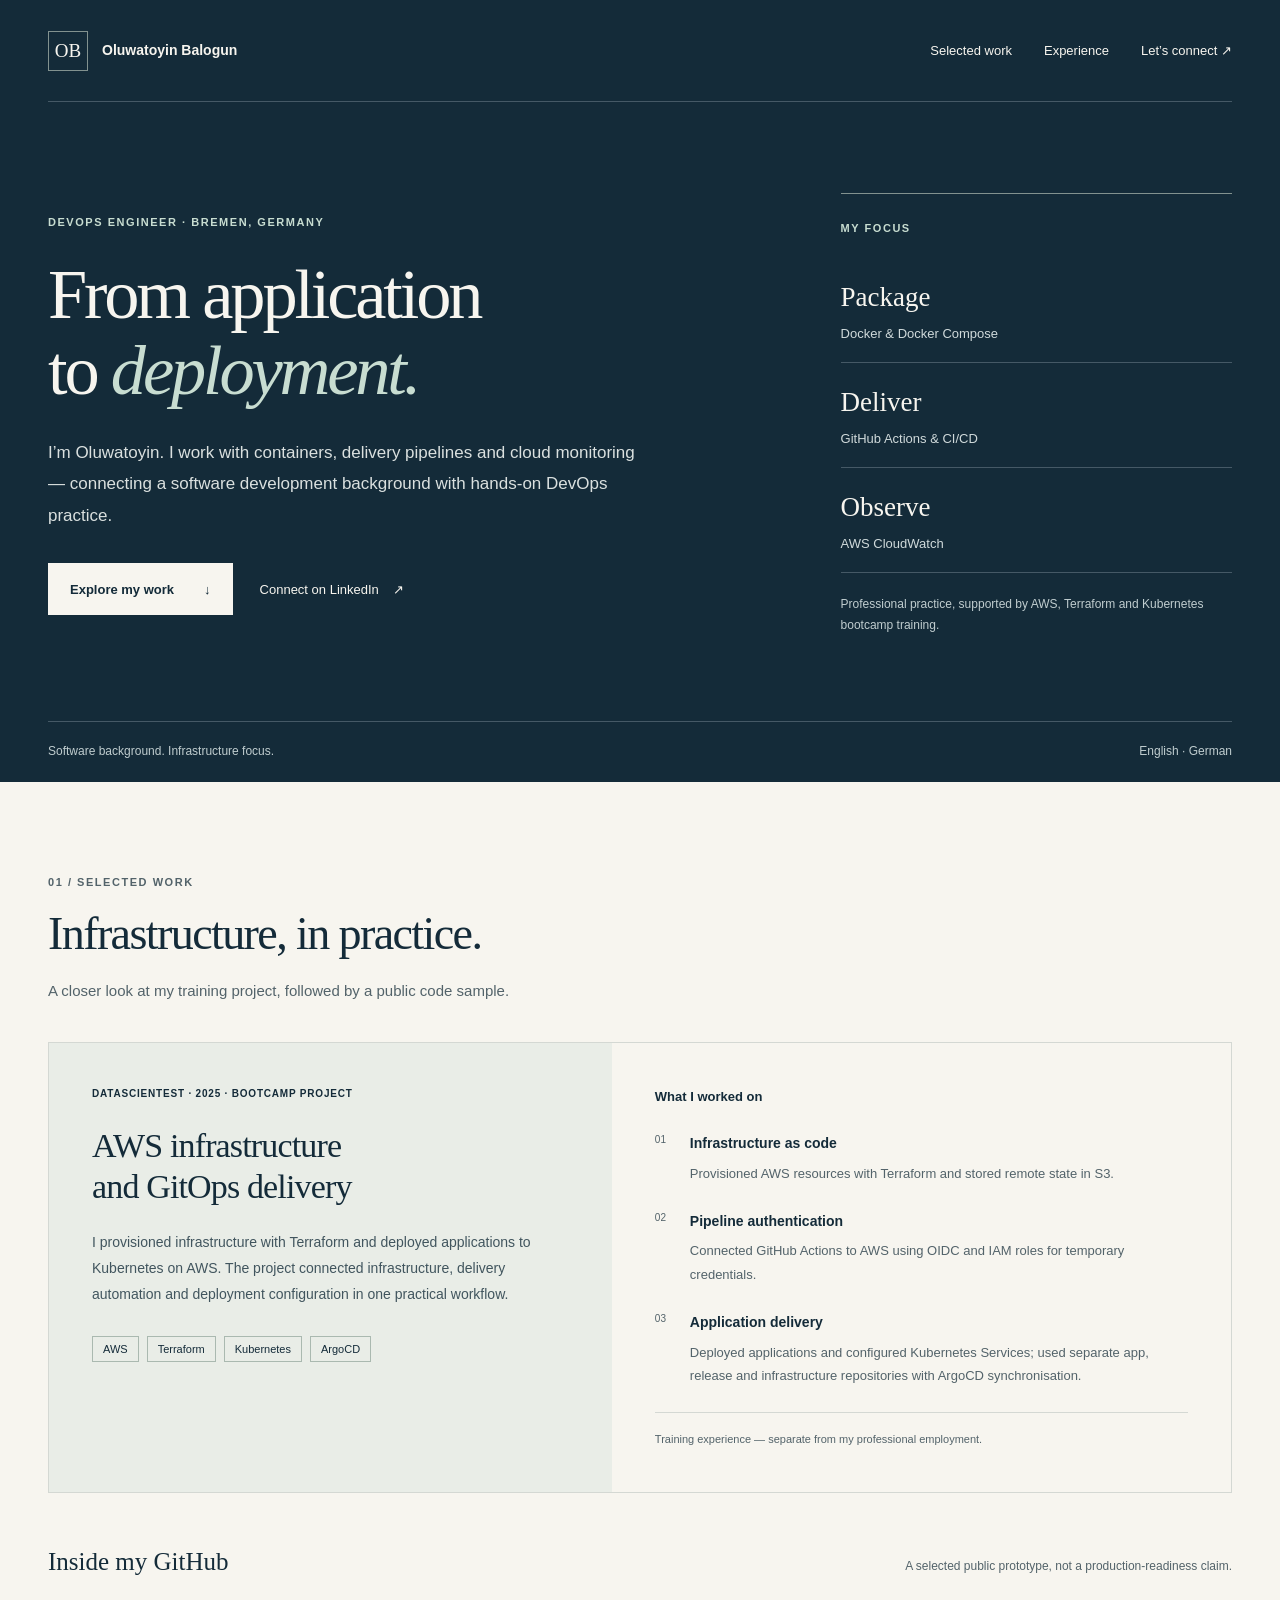
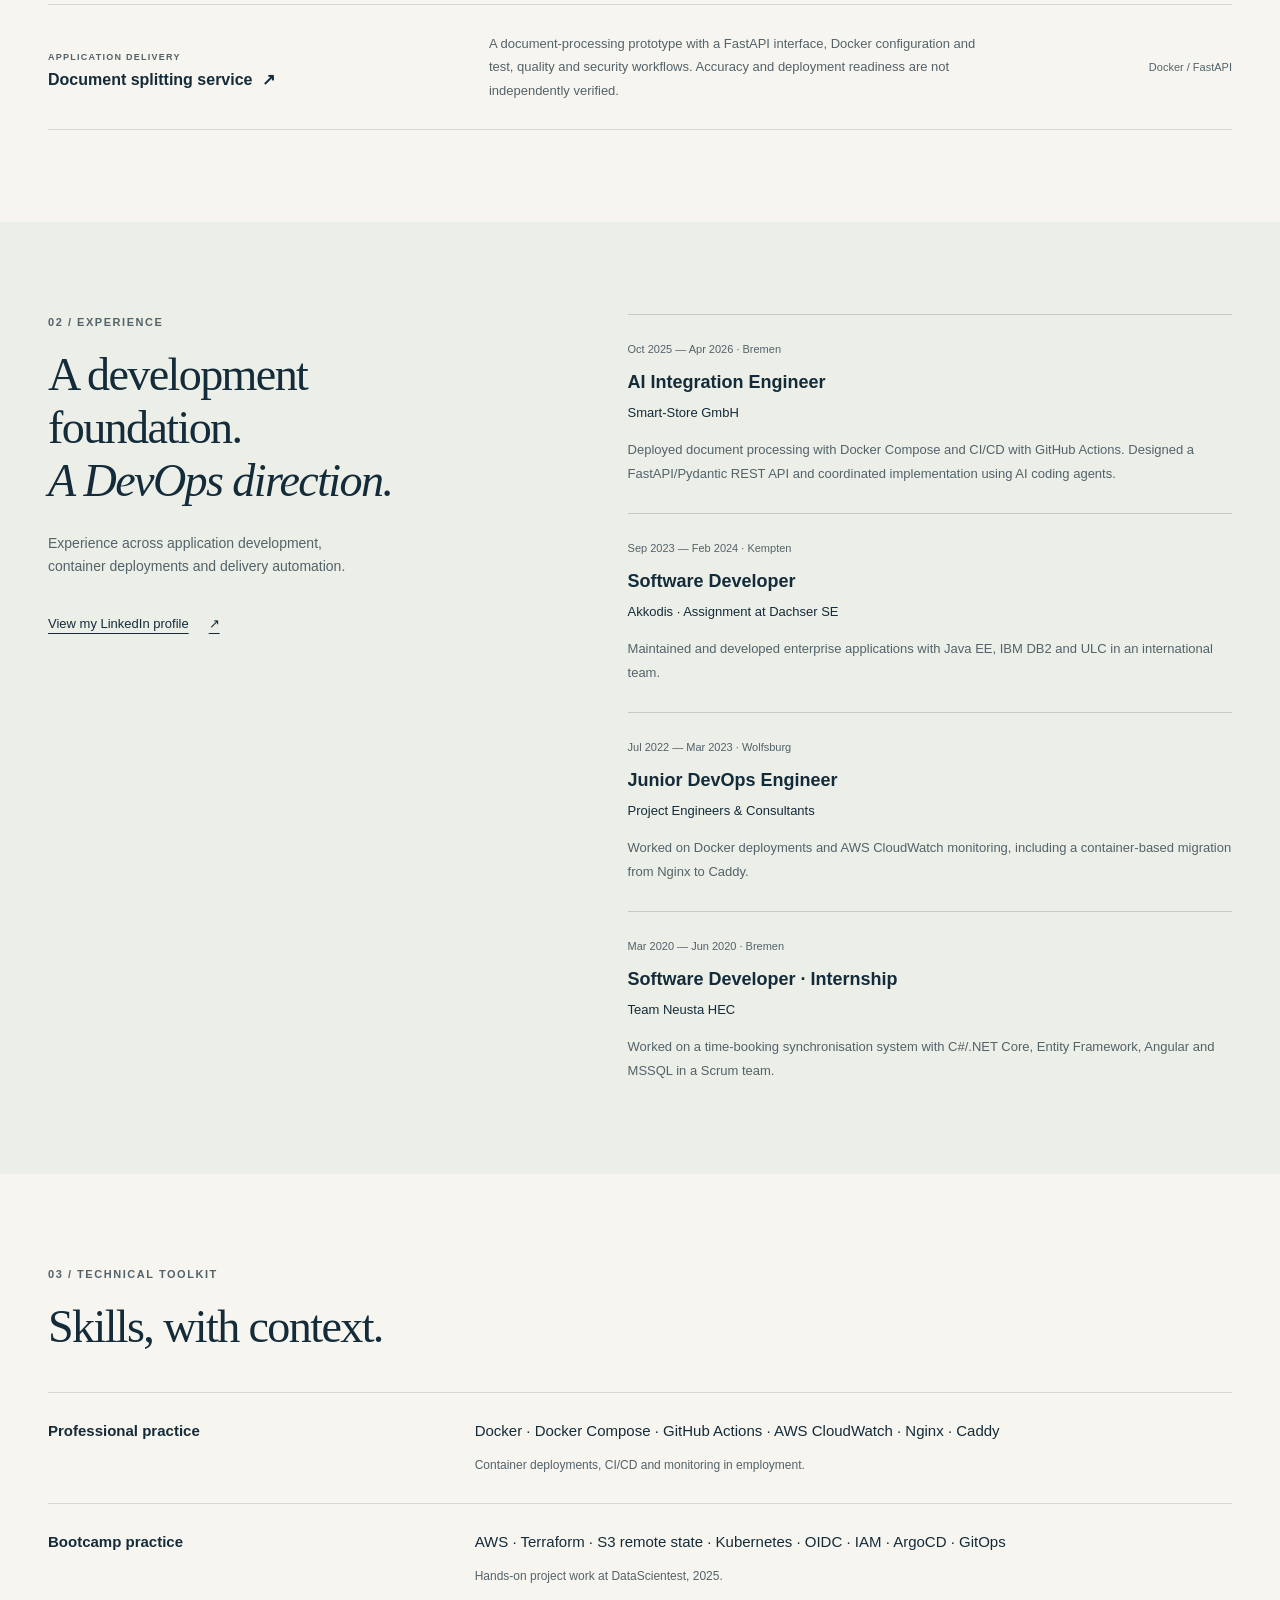
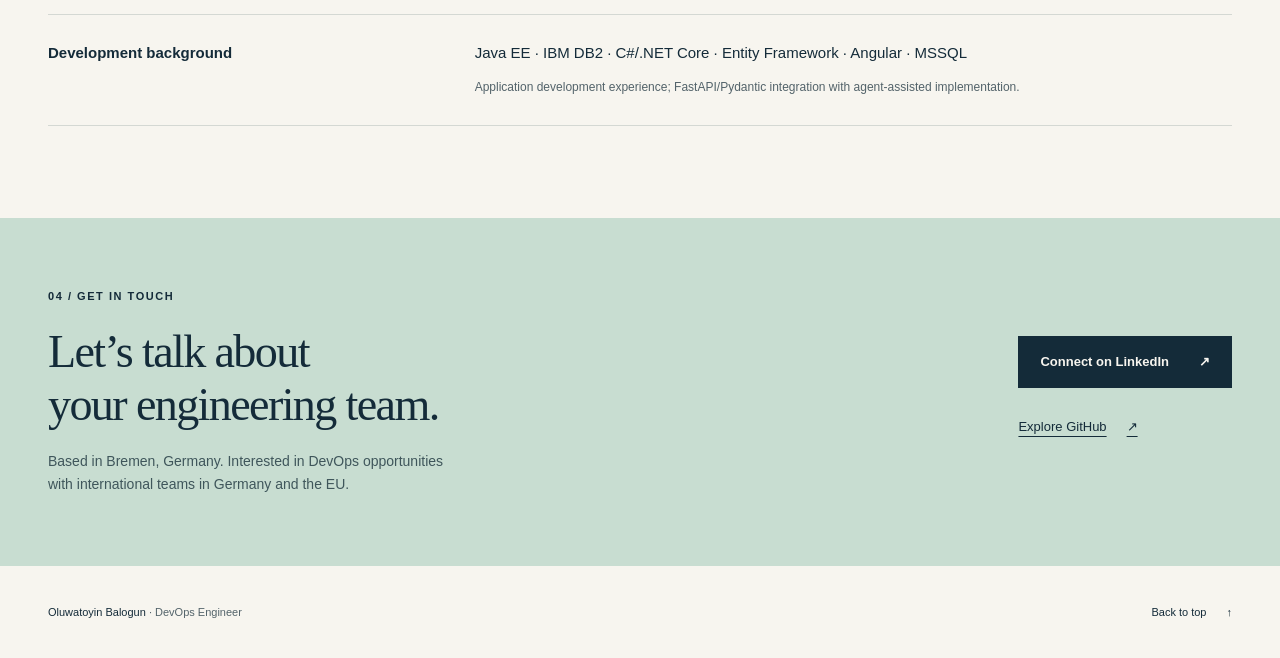
==== index.html @ 4312c812 "feat: publish recruiter portfolio" ====
<!doctype html>
<html lang="en">
<head>
  <meta charset="utf-8">
  <meta name="viewport" content="width=device-width, initial-scale=1">
  <meta name="description" content="Oluwatoyin Balogun — DevOps Engineer in Bremen, Germany. Docker, CI/CD and cloud monitoring experience, with hands-on AWS, Terraform and Kubernetes training.">
  <meta name="theme-color" content="#142b39">
  <title>Oluwatoyin Balogun | DevOps Engineer</title>
  <link rel="icon" href="data:image/svg+xml,%3Csvg xmlns='http://www.w3.org/2000/svg' viewBox='0 0 64 64'%3E%3Crect width='64' height='64' fill='%23142b39'/%3E%3Ctext x='32' y='43' fill='%23f7f5ef' font-family='Georgia' font-size='29' text-anchor='middle'%3EOB%3C/text%3E%3C/svg%3E">
  <link rel="stylesheet" href="styles.css">
  <script src="script.js" defer></script>
</head>
<body>
<a class="skip-link" href="#main">Skip to content</a>
<header class="site-header">
  <div class="wrap header-inner">
    <a class="brand" href="#top" aria-label="Oluwatoyin Balogun, back to top"><span class="monogram" aria-hidden="true">OB</span><span>Oluwatoyin Balogun</span></a>
    <button class="menu-toggle" aria-expanded="false" aria-controls="navigation" hidden>Menu <span aria-hidden="true">+</span></button>
    <nav id="navigation" aria-label="Main navigation"><a href="#work">Selected work</a><a href="#experience">Experience</a><a href="#contact">Let’s connect <span aria-hidden="true">↗</span></a></nav>
  </div>
</header>
<main id="main">
  <section class="hero" id="top" aria-labelledby="hero-title">
    <div class="wrap hero-grid">
      <div class="hero-copy">
        <p class="eyebrow">DevOps Engineer · Bremen, Germany</p>
        <h1 id="hero-title">From application<br>to <em>deployment.</em></h1>
        <p class="intro">I’m Oluwatoyin. I work with containers, delivery pipelines and cloud monitoring — connecting a software development background with hands-on DevOps practice.</p>
        <div class="hero-actions"><a class="button button-light" href="#work">Explore my work <span aria-hidden="true">↓</span></a><a class="text-link" href="https://www.linkedin.com/in/oluwatoyin-balogun-a8375a89">Connect on LinkedIn <span aria-hidden="true">↗</span></a></div>
      </div>
      <aside class="focus-panel" aria-label="Technical focus">
        <p class="eyebrow">My focus</p>
        <dl><div><dt>Package</dt><dd>Docker &amp; Docker Compose</dd></div><div><dt>Deliver</dt><dd>GitHub Actions &amp; CI/CD</dd></div><div><dt>Observe</dt><dd>AWS CloudWatch</dd></div></dl>
        <p class="panel-note">Professional practice, supported by AWS, Terraform and Kubernetes bootcamp training.</p>
      </aside>
    </div>
    <div class="wrap hero-bottom"><span>Software background. Infrastructure focus.</span><span>English · German</span></div>
  </section>

  <section class="section wrap" id="work" aria-labelledby="work-title">
    <div class="section-heading"><p class="eyebrow">01 / Selected work</p><h2 id="work-title">Infrastructure, in practice.</h2><p>A closer look at my training project, followed by a public code sample.</p></div>
    <article class="case-study">
      <div class="case-intro"><span class="label">DataScientest · 2025 · Bootcamp project</span><h3>AWS infrastructure<br>and GitOps delivery</h3><p>I provisioned infrastructure with Terraform and deployed applications to Kubernetes on AWS. The project connected infrastructure, delivery automation and deployment configuration in one practical workflow.</p><div class="tags" aria-label="Project technologies"><span>AWS</span><span>Terraform</span><span>Kubernetes</span><span>ArgoCD</span></div></div>
      <div class="case-details"><h4>What I worked on</h4><ol class="project-steps"><li><strong>Infrastructure as code</strong><p>Provisioned AWS resources with Terraform and stored remote state in S3.</p></li><li><strong>Pipeline authentication</strong><p>Connected GitHub Actions to AWS using OIDC and IAM roles for temporary credentials.</p></li><li><strong>Application delivery</strong><p>Deployed applications and configured Kubernetes Services; used separate app, release and infrastructure repositories with ArgoCD synchronisation.</p></li></ol><p class="context-note">Training experience — separate from my professional employment.</p></div>
    </article>
    <div class="samples-heading"><h3>Inside my GitHub</h3><p>A selected public prototype, not a production-readiness claim.</p></div>
    <div class="repo-list">
      <a class="repo-row" href="https://github.com/TYBies/document-splitting-service"><div><span class="eyebrow">Application delivery</span><h4>Document splitting service <span aria-hidden="true">↗</span></h4></div><p>A document-processing prototype with a FastAPI interface, Docker configuration and test, quality and security workflows. Accuracy and deployment readiness are not independently verified.</p><span class="repo-kind">Docker / FastAPI</span></a>
    </div>
  </section>

  <section class="experience-section" id="experience" aria-labelledby="experience-title"><div class="wrap section experience-grid">
    <div class="experience-heading"><p class="eyebrow">02 / Experience</p><h2 id="experience-title">A development <br>foundation.<br><em>A DevOps direction.</em></h2><p>Experience across application development, container deployments and delivery automation.</p><a class="inline-link" href="https://www.linkedin.com/in/oluwatoyin-balogun-a8375a89">View my LinkedIn profile <span aria-hidden="true">↗</span></a></div>
    <div class="timeline">
      <article><p class="date">Oct 2025 — Apr 2026 · Bremen</p><h3>AI Integration Engineer</h3><p class="company">Smart-Store GmbH</p><p>Deployed document processing with Docker Compose and CI/CD with GitHub Actions. Designed a FastAPI/Pydantic REST API and coordinated implementation using AI coding agents.</p></article>
      <article><p class="date">Sep 2023 — Feb 2024 · Kempten</p><h3>Software Developer</h3><p class="company">Akkodis · Assignment at Dachser SE</p><p>Maintained and developed enterprise applications with Java EE, IBM DB2 and ULC in an international team.</p></article>
      <article><p class="date">Jul 2022 — Mar 2023 · Wolfsburg</p><h3>Junior DevOps Engineer</h3><p class="company">Project Engineers &amp; Consultants</p><p>Worked on Docker deployments and AWS CloudWatch monitoring, including a container-based migration from Nginx to Caddy.</p></article>
      <article><p class="date">Mar 2020 — Jun 2020 · Bremen</p><h3>Software Developer · Internship</h3><p class="company">Team Neusta HEC</p><p>Worked on a time-booking synchronisation system with C#/.NET Core, Entity Framework, Angular and MSSQL in a Scrum team.</p></article>
    </div>
  </div></section>

  <section class="section wrap skills-section" aria-labelledby="skills-title"><div class="section-heading"><p class="eyebrow">03 / Technical toolkit</p><h2 id="skills-title">Skills, with context.</h2></div>
    <div class="skill-row"><h3>Professional practice</h3><div><p>Docker · Docker Compose · GitHub Actions · AWS CloudWatch · Nginx · Caddy</p><span>Container deployments, CI/CD and monitoring in employment.</span></div></div>
    <div class="skill-row"><h3>Bootcamp practice</h3><div><p>AWS · Terraform · S3 remote state · Kubernetes · OIDC · IAM · ArgoCD · GitOps</p><span>Hands-on project work at DataScientest, 2025.</span></div></div>
    <div class="skill-row"><h3>Development background</h3><div><p>Java EE · IBM DB2 · C#/.NET Core · Entity Framework · Angular · MSSQL</p><span>Application development experience; FastAPI/Pydantic integration with agent-assisted implementation.</span></div></div>
  </section>

  <section class="contact-section" id="contact" aria-labelledby="contact-title"><div class="wrap contact-inner"><div><p class="eyebrow">04 / Get in touch</p><h2 id="contact-title">Let’s talk about<br>your engineering team.</h2><p>Based in Bremen, Germany. Interested in DevOps opportunities<br class="desktop-break"> with international teams in Germany and the EU.</p></div><div class="contact-actions"><a class="button button-dark" href="https://www.linkedin.com/in/oluwatoyin-balogun-a8375a89">Connect on LinkedIn <span aria-hidden="true">↗</span></a><a class="inline-link" href="https://github.com/TYBies">Explore GitHub <span aria-hidden="true">↗</span></a></div></div></section>
</main>
<footer class="wrap footer"><p>Oluwatoyin Balogun <span>· DevOps Engineer</span></p><a href="#top">Back to top <span aria-hidden="true">↑</span></a></footer>
</body>
</html>
---- styles.css ----
:root{--navy:#142b39;--navy-soft:#203b49;--paper:#f7f5ef;--ink:#142b39;--muted:#53636a;--line:#d4d8d3;--mint:#c8ddd1;--serif:Georgia,'Times New Roman',serif;--sans:'Avenir Next',Avenir,'Segoe UI',sans-serif}*{box-sizing:border-box}html{scroll-behavior:smooth;scroll-padding-top:30px}body{margin:0;background:var(--paper);color:var(--ink);font-family:var(--sans);font-size:16px;line-height:1.65}a{color:inherit;text-decoration:none}button{font:inherit}a,button{-webkit-tap-highlight-color:transparent}a:focus-visible,button:focus-visible{outline:3px solid #ae5b2a;outline-offset:5px}a:hover{text-decoration:underline;text-underline-offset:5px}.wrap{width:min(1184px,calc(100% - 96px));margin-inline:auto}.site-header{background:var(--navy);color:var(--paper)}.header-inner{display:flex;align-items:center;justify-content:space-between;min-height:102px;border-bottom:1px solid #455966;gap:24px}.brand{display:flex;align-items:center;gap:14px;font-size:14px;font-weight:600}.monogram{border:1px solid #82928f;width:40px;height:40px;display:grid;place-items:center;font-family:var(--serif);font-size:19px;font-weight:400}.site-header nav{display:flex;gap:32px;font-size:13px}.site-header nav a{padding-block:12px}.skip-link{position:fixed;left:16px;top:-90px;padding:12px 20px;background:var(--paper);z-index:10}.skip-link:focus{top:12px}.hero{background:var(--navy);color:var(--paper)}.hero-grid{display:grid;grid-template-columns:1.8fr 1fr;gap:88px;padding-top:91px;padding-bottom:84px;align-items:center}.eyebrow{text-transform:uppercase;letter-spacing:.14em;font-size:11px;line-height:1.6;font-weight:600;margin:0 0 24px}.hero .eyebrow{color:var(--mint)}h1,h2,h3,h4,p{margin-top:0}h1{font-family:var(--serif);font-size:clamp(50px,5.5vw,78px);font-weight:400;letter-spacing:-.045em;line-height:1.08;margin-bottom:29px}em{font-weight:400}h1 em{color:var(--mint)}.intro{color:#dae0df;font-size:17px;max-width:590px;line-height:1.85;margin-bottom:32px}.hero-actions{display:flex;align-items:center;gap:27px;flex-wrap:wrap}.button{min-height:52px;display:inline-flex;align-items:center;justify-content:space-between;gap:30px;padding:13px 21px;font-size:13px;font-weight:600;border:1px solid transparent}.button-light{background:var(--paper);color:var(--navy)}.button-dark{background:var(--navy);color:var(--paper)}.button:hover{background:var(--mint);color:var(--navy);text-decoration:none}.text-link{font-size:13px;display:inline-flex;align-items:center;gap:14px;min-height:44px}.focus-panel{border-top:1px solid #82928f;padding-top:26px}.focus-panel .eyebrow{margin-bottom:20px}.focus-panel dl{margin:0}.focus-panel dl div{padding:17px 0;border-bottom:1px solid #455966}.focus-panel dt{font-family:var(--serif);font-size:27px}.focus-panel dd{margin:4px 0 0;font-size:13px;color:#d0dadb}.panel-note{font-size:12px;color:#c0cdcf;line-height:1.8;margin:21px 0 0}.hero-bottom{border-top:1px solid #455966;display:flex;justify-content:space-between;gap:20px;padding-block:20px;color:#c0cdcf;font-size:12px}.section{padding-block:92px}.section-heading{margin-bottom:38px}.section-heading .eyebrow,.experience-heading .eyebrow{color:var(--muted);margin-bottom:17px}h2{font-family:var(--serif);font-size:clamp(34px,3.6vw,48px);line-height:1.15;letter-spacing:-.035em;font-weight:400;margin-bottom:18px}.section-heading>p:last-child{color:var(--muted);font-size:15px;margin-bottom:0}.case-study{display:grid;grid-template-columns:1fr 1.1fr;border:1px solid var(--line)}.case-intro{padding:43px;background:#e9ede7}.label{font-size:10px;letter-spacing:.08em;text-transform:uppercase;display:block;margin-bottom:24px;font-weight:600}.case-intro h3{font-family:var(--serif);font-size:34px;line-height:1.2;font-weight:400;letter-spacing:-.025em;margin-bottom:22px}.case-intro p{font-size:14px;color:#41555e;line-height:1.85}.tags{display:flex;flex-wrap:wrap;gap:8px;margin-top:28px}.tags span{border:1px solid #aab9b0;padding:3px 10px;font-size:11px}.case-details{padding:43px}.case-details h4{font-size:13px;margin-bottom:23px}.project-steps{list-style:none;padding:0;margin:0;counter-reset:steps}.project-steps li{counter-increment:steps;position:relative;padding-left:35px;margin-bottom:23px}.project-steps li:before{content:'0' counter(steps);position:absolute;left:0;top:2px;font-size:10px;color:var(--muted)}.project-steps strong{font-size:14px;font-weight:600}.project-steps p{font-size:13px;line-height:1.8;color:var(--muted);margin:5px 0 0}.context-note{font-size:11px;color:var(--muted);border-top:1px solid var(--line);padding-top:17px;margin:25px 0 0}.samples-heading{display:flex;justify-content:space-between;gap:35px;align-items:baseline;margin:48px 0 22px}.samples-heading h3{font-family:var(--serif);font-size:25px;font-weight:400;margin:0;flex-shrink:0}.samples-heading p{font-size:12px;color:var(--muted);max-width:450px;margin:0}.repo-row{display:grid;grid-template-columns:1.15fr 1.4fr .6fr;gap:32px;align-items:center;border-top:1px solid var(--line);padding:27px 0}.repo-row:last-child{border-bottom:1px solid var(--line)}.repo-row .eyebrow{font-size:9px;color:var(--muted);margin-bottom:8px}.repo-row h4{font-size:16px;font-weight:600;line-height:1.5;margin:0}.repo-row h4 span{margin-left:5px}.repo-row p{font-size:13px;color:var(--muted);line-height:1.8;margin:0}.repo-kind{text-align:right;font-size:11px;color:var(--muted)}.repo-row:hover{text-decoration:none;background:#eceee7}.repo-row:hover h4{text-decoration:underline;text-underline-offset:5px}.experience-section{background:#eceee8}.experience-grid{display:grid;grid-template-columns:1fr 1.25fr;gap:96px}.experience-heading p:not(.eyebrow){max-width:310px;color:var(--muted);font-size:14px;margin:24px 0}.inline-link{font-size:13px;display:inline-flex;align-items:center;min-height:44px;gap:20px;text-decoration:underline;text-underline-offset:5px}.timeline article{border-top:1px solid #c2cbc4;padding:25px 0 28px}.timeline article:last-child{padding-bottom:0}.date{color:var(--muted);font-size:11px;margin-bottom:10px}.timeline h3{font-size:18px;margin:0 0 4px;font-weight:600}.company{font-size:13px;margin-bottom:15px}.timeline article>p:last-child{font-size:13px;line-height:1.8;color:var(--muted);margin:0}.skill-row{display:grid;grid-template-columns:1fr 2fr;gap:48px;border-top:1px solid var(--line);padding:26px 0}.skill-row:last-child{border-bottom:1px solid var(--line)}.skill-row h3{font-size:15px;font-weight:600;margin:0}.skill-row p{font-size:15px;margin:0 0 7px}.skill-row span{font-size:12px;color:var(--muted)}.contact-section{background:var(--mint)}.contact-inner{display:flex;align-items:center;justify-content:space-between;gap:55px;padding-block:70px}.contact-inner .eyebrow{margin-bottom:20px}.contact-inner h2{font-size:clamp(35px,3.6vw,48px)}.contact-inner p:last-child{font-size:14px;color:#3f565b;margin-bottom:0}.contact-actions{display:flex;flex-direction:column;align-items:flex-start;gap:17px}.footer{display:flex;justify-content:space-between;align-items:center;padding-block:24px;font-size:11px;gap:20px}.footer p{margin:0}.footer p span{color:var(--muted)}.footer a{display:inline-flex;min-height:44px;align-items:center;gap:20px}.menu-toggle{background:transparent;color:var(--paper);border:1px solid #82928f;padding:8px 14px;min-height:44px;font-size:13px}.menu-toggle span{margin-left:15px}[hidden]{display:none!important}@media(min-width:761px){.menu-toggle{display:none}}@media(max-width:1000px){.wrap{width:calc(100% - 64px)}.hero-grid{gap:40px}.hero-actions{gap:15px}.experience-grid{gap:48px}.case-intro,.case-details{padding:30px}.repo-row{gap:22px;grid-template-columns:1fr 1.3fr}.repo-kind{display:none}}@media(max-width:760px){.wrap{width:calc(100% - 40px)}.header-inner{min-height:84px;flex-wrap:wrap;gap:0;padding-block:19px}.brand{font-size:12px;gap:10px}.monogram{width:34px;height:34px;font-size:17px}.site-header nav{width:100%;flex-direction:column;gap:0;padding-top:16px}.site-header nav a{border-top:1px solid #455966;padding:13px 0;min-height:48px}.js .site-header nav:not(.is-open){display:none}.hero-grid{grid-template-columns:1fr;gap:47px;padding-block:56px 40px}h1{font-size:clamp(45px,9vw,68px);margin-bottom:24px}.intro{font-size:16px;line-height:1.8}.focus-panel dl{display:grid;grid-template-columns:repeat(3,1fr);gap:14px}.focus-panel dt{font-size:23px}.focus-panel dd{font-size:11px;line-height:1.7}.focus-panel dl div{padding:0 0 14px}.panel-note{max-width:410px}.hero-bottom{font-size:10px;align-items:center}.hero-bottom span:last-child{flex-shrink:0}.section{padding-block:60px}.case-study{grid-template-columns:1fr}.case-intro,.case-details{padding:29px 25px}.case-intro h3{font-size:32px}.samples-heading{display:block;margin-top:35px}.samples-heading h3{margin-bottom:10px}.repo-row{grid-template-columns:1fr;gap:12px;padding-block:24px}.experience-grid{grid-template-columns:1fr;gap:34px}.experience-heading h2 br:first-child{display:none}.experience-heading p:not(.eyebrow){max-width:450px}.skill-row{grid-template-columns:1fr;gap:10px;padding-block:23px}.skill-row p{font-size:14px}.contact-inner{align-items:flex-start;flex-direction:column;gap:26px;padding-block:52px}.contact-actions{gap:10px}.desktop-break{display:none}.footer{align-items:flex-start}.footer p span{display:block}.footer a{flex-shrink:0}}@media(max-width:360px){.brand>span:last-child{max-width:130px;line-height:1.3}.hero-bottom{align-items:flex-start;flex-direction:column;gap:5px}.focus-panel dl{gap:8px}.focus-panel dt{font-size:21px}}@media(prefers-reduced-motion:reduce){html{scroll-behavior:auto}}@media print{.menu-toggle,.skip-link,.hero-actions{display:none!important}.site-header,.hero{background:white;color:var(--ink)}.hero .eyebrow,.intro,.hero-bottom,.panel-note,.focus-panel dd{color:var(--muted)}h1 em{color:var(--ink)}.section{padding-block:35px}.case-study,.timeline article,.skill-row{break-inside:avoid}.wrap{width:95%}}
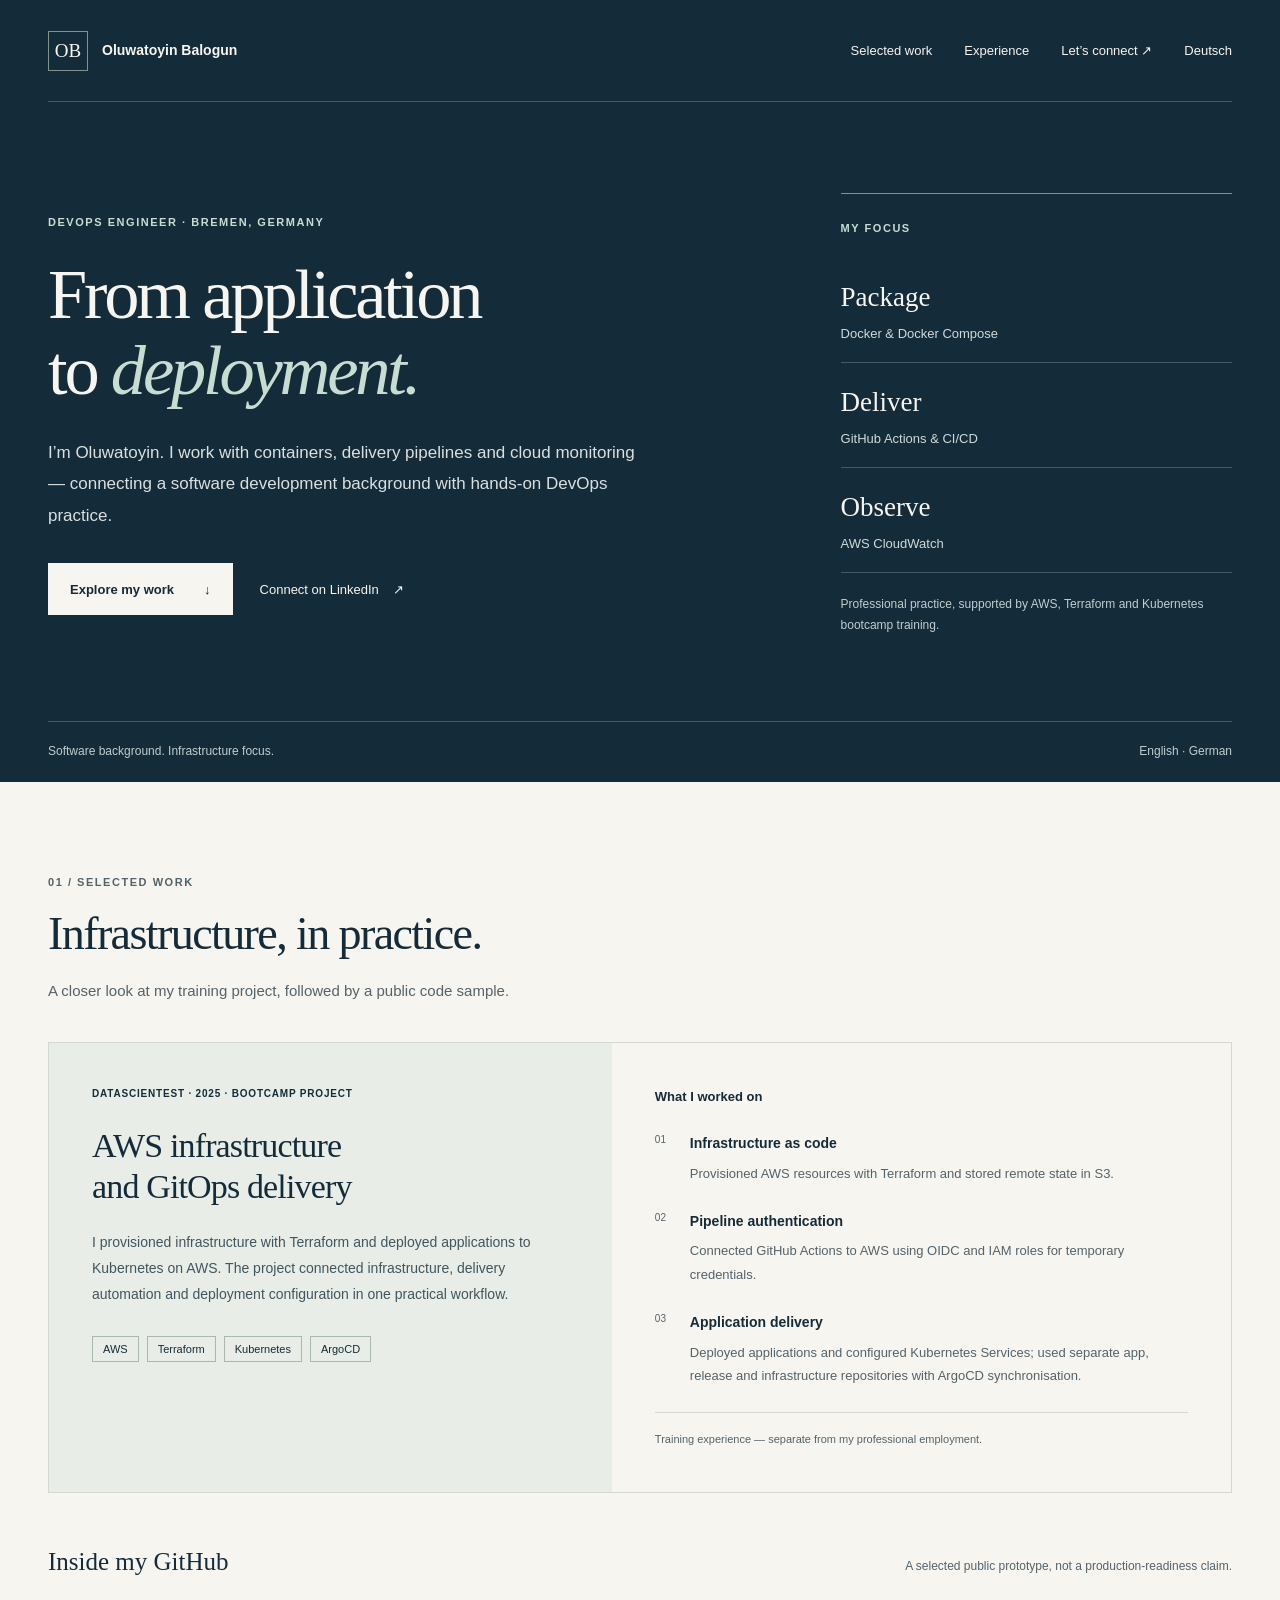
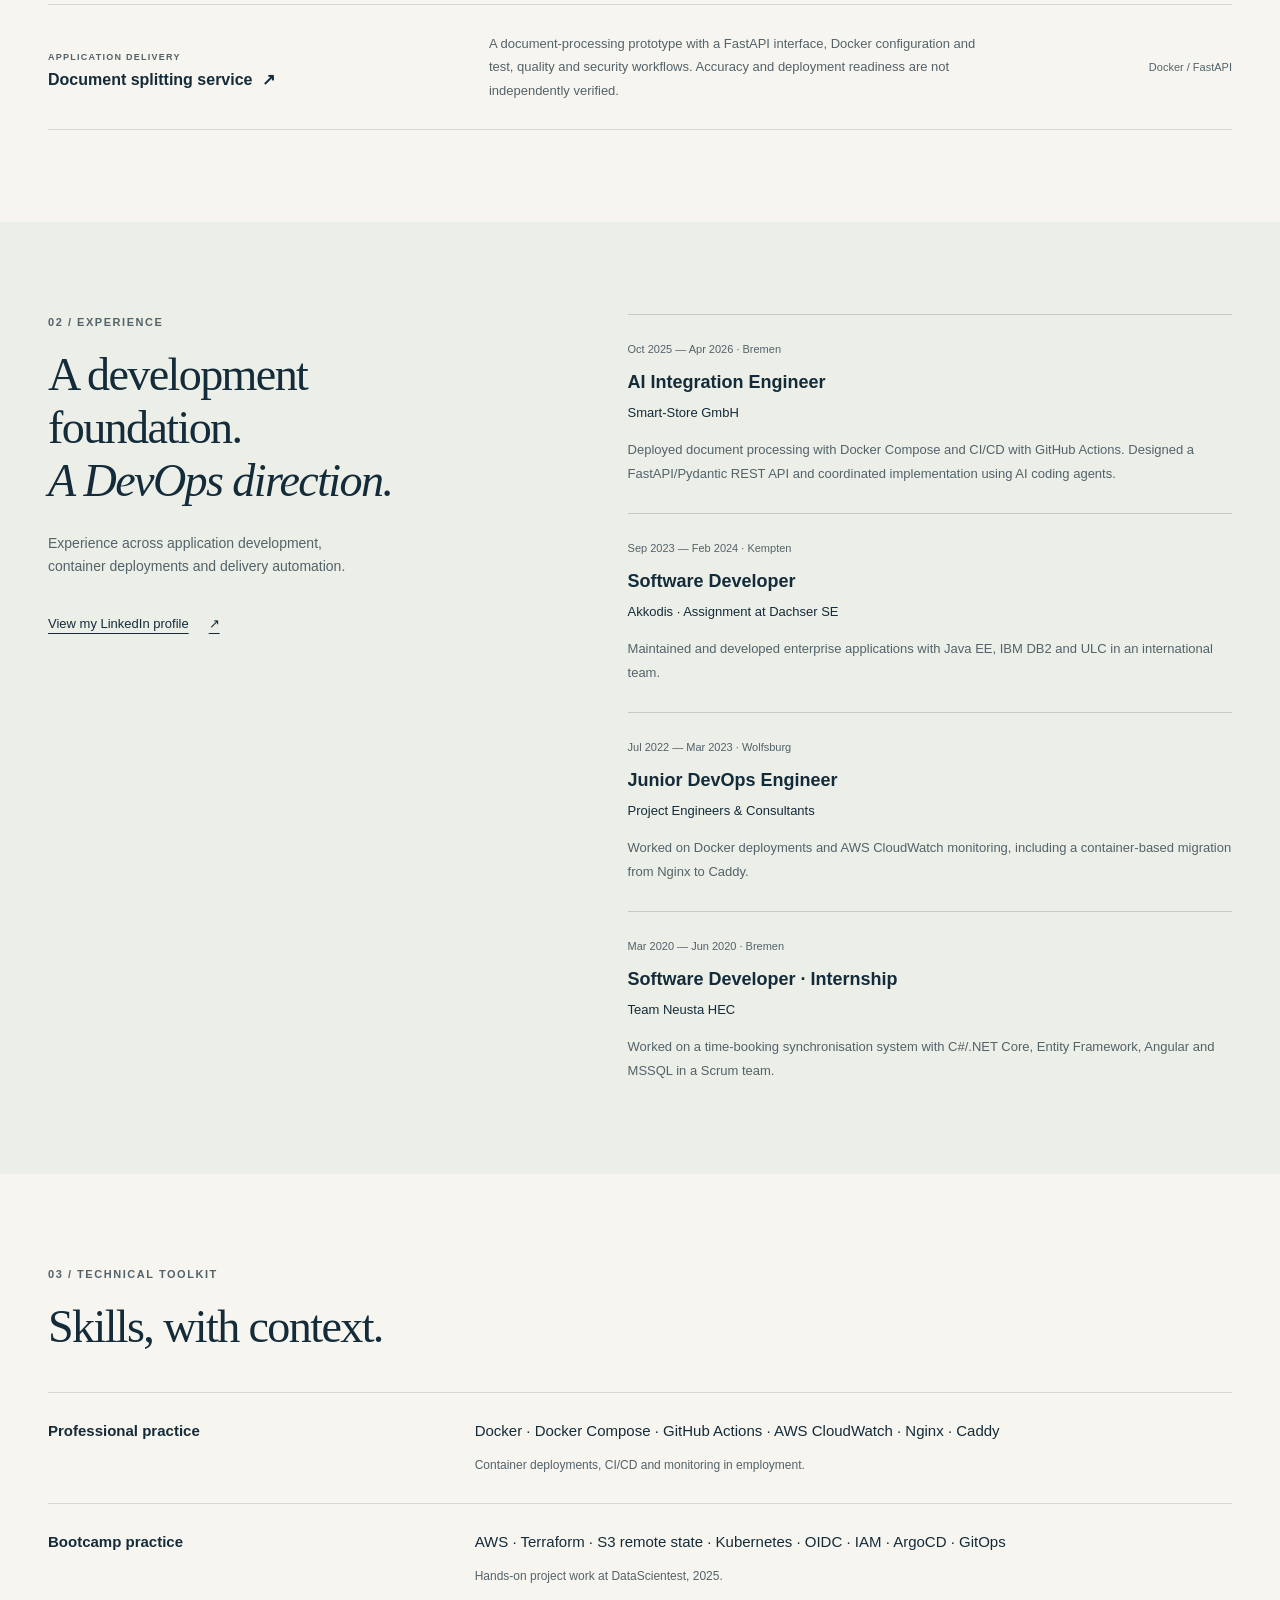
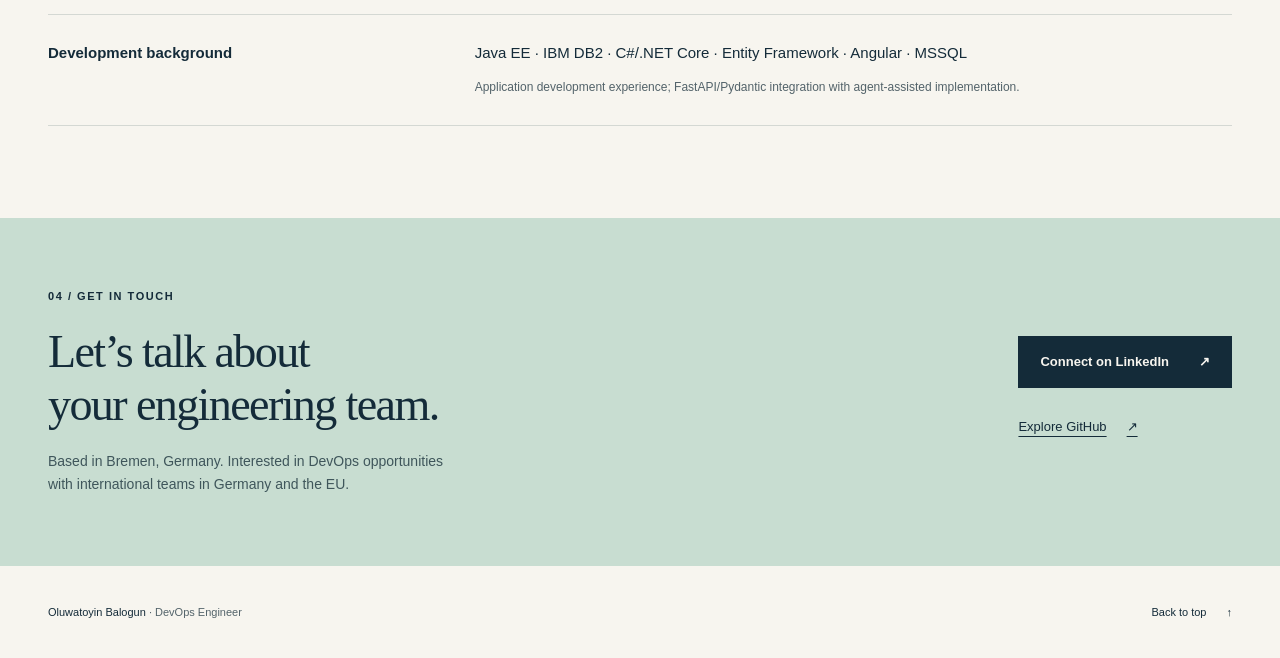
==== commit f25aae74: "feat: add German recruiter portfolio and language navigation" ====
--- a/index.html
+++ b/index.html
@@ -7,6 +7,8 @@
   <meta name="theme-color" content="#142b39">
   <title>Oluwatoyin Balogun | DevOps Engineer</title>
   <link rel="icon" href="data:image/svg+xml,%3Csvg xmlns='http://www.w3.org/2000/svg' viewBox='0 0 64 64'%3E%3Crect width='64' height='64' fill='%23142b39'/%3E%3Ctext x='32' y='43' fill='%23f7f5ef' font-family='Georgia' font-size='29' text-anchor='middle'%3EOB%3C/text%3E%3C/svg%3E">
+  <link rel="alternate" hreflang="en" href="https://tybies.github.io/">
+  <link rel="alternate" hreflang="de" href="https://tybies.github.io/de/">
   <link rel="stylesheet" href="styles.css">
   <script src="script.js" defer></script>
 </head>
@@ -16,7 +18,7 @@
   <div class="wrap header-inner">
     <a class="brand" href="#top" aria-label="Oluwatoyin Balogun, back to top"><span class="monogram" aria-hidden="true">OB</span><span>Oluwatoyin Balogun</span></a>
     <button class="menu-toggle" aria-expanded="false" aria-controls="navigation" hidden>Menu <span aria-hidden="true">+</span></button>
-    <nav id="navigation" aria-label="Main navigation"><a href="#work">Selected work</a><a href="#experience">Experience</a><a href="#contact">Let’s connect <span aria-hidden="true">↗</span></a></nav>
+    <nav id="navigation" aria-label="Main navigation"><a href="#work">Selected work</a><a href="#experience">Experience</a><a href="#contact">Let’s connect <span aria-hidden="true">↗</span></a><a href="de/" lang="de" hreflang="de" aria-label="Deutsch – deutsche Version">Deutsch</a></nav>
   </div>
 </header>
 <main id="main">
--- a/styles.css
+++ b/styles.css
@@ -1 +1 @@
-:root{--navy:#142b39;--navy-soft:#203b49;--paper:#f7f5ef;--ink:#142b39;--muted:#53636a;--line:#d4d8d3;--mint:#c8ddd1;--serif:Georgia,'Times New Roman',serif;--sans:'Avenir Next',Avenir,'Segoe UI',sans-serif}*{box-sizing:border-box}html{scroll-behavior:smooth;scroll-padding-top:30px}body{margin:0;background:var(--paper);color:var(--ink);font-family:var(--sans);font-size:16px;line-height:1.65}a{color:inherit;text-decoration:none}button{font:inherit}a,button{-webkit-tap-highlight-color:transparent}a:focus-visible,button:focus-visible{outline:3px solid #ae5b2a;outline-offset:5px}a:hover{text-decoration:underline;text-underline-offset:5px}.wrap{width:min(1184px,calc(100% - 96px));margin-inline:auto}.site-header{background:var(--navy);color:var(--paper)}.header-inner{display:flex;align-items:center;justify-content:space-between;min-height:102px;border-bottom:1px solid #455966;gap:24px}.brand{display:flex;align-items:center;gap:14px;font-size:14px;font-weight:600}.monogram{border:1px solid #82928f;width:40px;height:40px;display:grid;place-items:center;font-family:var(--serif);font-size:19px;font-weight:400}.site-header nav{display:flex;gap:32px;font-size:13px}.site-header nav a{padding-block:12px}.skip-link{position:fixed;left:16px;top:-90px;padding:12px 20px;background:var(--paper);z-index:10}.skip-link:focus{top:12px}.hero{background:var(--navy);color:var(--paper)}.hero-grid{display:grid;grid-template-columns:1.8fr 1fr;gap:88px;padding-top:91px;padding-bottom:84px;align-items:center}.eyebrow{text-transform:uppercase;letter-spacing:.14em;font-size:11px;line-height:1.6;font-weight:600;margin:0 0 24px}.hero .eyebrow{color:var(--mint)}h1,h2,h3,h4,p{margin-top:0}h1{font-family:var(--serif);font-size:clamp(50px,5.5vw,78px);font-weight:400;letter-spacing:-.045em;line-height:1.08;margin-bottom:29px}em{font-weight:400}h1 em{color:var(--mint)}.intro{color:#dae0df;font-size:17px;max-width:590px;line-height:1.85;margin-bottom:32px}.hero-actions{display:flex;align-items:center;gap:27px;flex-wrap:wrap}.button{min-height:52px;display:inline-flex;align-items:center;justify-content:space-between;gap:30px;padding:13px 21px;font-size:13px;font-weight:600;border:1px solid transparent}.button-light{background:var(--paper);color:var(--navy)}.button-dark{background:var(--navy);color:var(--paper)}.button:hover{background:var(--mint);color:var(--navy);text-decoration:none}.text-link{font-size:13px;display:inline-flex;align-items:center;gap:14px;min-height:44px}.focus-panel{border-top:1px solid #82928f;padding-top:26px}.focus-panel .eyebrow{margin-bottom:20px}.focus-panel dl{margin:0}.focus-panel dl div{padding:17px 0;border-bottom:1px solid #455966}.focus-panel dt{font-family:var(--serif);font-size:27px}.focus-panel dd{margin:4px 0 0;font-size:13px;color:#d0dadb}.panel-note{font-size:12px;color:#c0cdcf;line-height:1.8;margin:21px 0 0}.hero-bottom{border-top:1px solid #455966;display:flex;justify-content:space-between;gap:20px;padding-block:20px;color:#c0cdcf;font-size:12px}.section{padding-block:92px}.section-heading{margin-bottom:38px}.section-heading .eyebrow,.experience-heading .eyebrow{color:var(--muted);margin-bottom:17px}h2{font-family:var(--serif);font-size:clamp(34px,3.6vw,48px);line-height:1.15;letter-spacing:-.035em;font-weight:400;margin-bottom:18px}.section-heading>p:last-child{color:var(--muted);font-size:15px;margin-bottom:0}.case-study{display:grid;grid-template-columns:1fr 1.1fr;border:1px solid var(--line)}.case-intro{padding:43px;background:#e9ede7}.label{font-size:10px;letter-spacing:.08em;text-transform:uppercase;display:block;margin-bottom:24px;font-weight:600}.case-intro h3{font-family:var(--serif);font-size:34px;line-height:1.2;font-weight:400;letter-spacing:-.025em;margin-bottom:22px}.case-intro p{font-size:14px;color:#41555e;line-height:1.85}.tags{display:flex;flex-wrap:wrap;gap:8px;margin-top:28px}.tags span{border:1px solid #aab9b0;padding:3px 10px;font-size:11px}.case-details{padding:43px}.case-details h4{font-size:13px;margin-bottom:23px}.project-steps{list-style:none;padding:0;margin:0;counter-reset:steps}.project-steps li{counter-increment:steps;position:relative;padding-left:35px;margin-bottom:23px}.project-steps li:before{content:'0' counter(steps);position:absolute;left:0;top:2px;font-size:10px;color:var(--muted)}.project-steps strong{font-size:14px;font-weight:600}.project-steps p{font-size:13px;line-height:1.8;color:var(--muted);margin:5px 0 0}.context-note{font-size:11px;color:var(--muted);border-top:1px solid var(--line);padding-top:17px;margin:25px 0 0}.samples-heading{display:flex;justify-content:space-between;gap:35px;align-items:baseline;margin:48px 0 22px}.samples-heading h3{font-family:var(--serif);font-size:25px;font-weight:400;margin:0;flex-shrink:0}.samples-heading p{font-size:12px;color:var(--muted);max-width:450px;margin:0}.repo-row{display:grid;grid-template-columns:1.15fr 1.4fr .6fr;gap:32px;align-items:center;border-top:1px solid var(--line);padding:27px 0}.repo-row:last-child{border-bottom:1px solid var(--line)}.repo-row .eyebrow{font-size:9px;color:var(--muted);margin-bottom:8px}.repo-row h4{font-size:16px;font-weight:600;line-height:1.5;margin:0}.repo-row h4 span{margin-left:5px}.repo-row p{font-size:13px;color:var(--muted);line-height:1.8;margin:0}.repo-kind{text-align:right;font-size:11px;color:var(--muted)}.repo-row:hover{text-decoration:none;background:#eceee7}.repo-row:hover h4{text-decoration:underline;text-underline-offset:5px}.experience-section{background:#eceee8}.experience-grid{display:grid;grid-template-columns:1fr 1.25fr;gap:96px}.experience-heading p:not(.eyebrow){max-width:310px;color:var(--muted);font-size:14px;margin:24px 0}.inline-link{font-size:13px;display:inline-flex;align-items:center;min-height:44px;gap:20px;text-decoration:underline;text-underline-offset:5px}.timeline article{border-top:1px solid #c2cbc4;padding:25px 0 28px}.timeline article:last-child{padding-bottom:0}.date{color:var(--muted);font-size:11px;margin-bottom:10px}.timeline h3{font-size:18px;margin:0 0 4px;font-weight:600}.company{font-size:13px;margin-bottom:15px}.timeline article>p:last-child{font-size:13px;line-height:1.8;color:var(--muted);margin:0}.skill-row{display:grid;grid-template-columns:1fr 2fr;gap:48px;border-top:1px solid var(--line);padding:26px 0}.skill-row:last-child{border-bottom:1px solid var(--line)}.skill-row h3{font-size:15px;font-weight:600;margin:0}.skill-row p{font-size:15px;margin:0 0 7px}.skill-row span{font-size:12px;color:var(--muted)}.contact-section{background:var(--mint)}.contact-inner{display:flex;align-items:center;justify-content:space-between;gap:55px;padding-block:70px}.contact-inner .eyebrow{margin-bottom:20px}.contact-inner h2{font-size:clamp(35px,3.6vw,48px)}.contact-inner p:last-child{font-size:14px;color:#3f565b;margin-bottom:0}.contact-actions{display:flex;flex-direction:column;align-items:flex-start;gap:17px}.footer{display:flex;justify-content:space-between;align-items:center;padding-block:24px;font-size:11px;gap:20px}.footer p{margin:0}.footer p span{color:var(--muted)}.footer a{display:inline-flex;min-height:44px;align-items:center;gap:20px}.menu-toggle{background:transparent;color:var(--paper);border:1px solid #82928f;padding:8px 14px;min-height:44px;font-size:13px}.menu-toggle span{margin-left:15px}[hidden]{display:none!important}@media(min-width:761px){.menu-toggle{display:none}}@media(max-width:1000px){.wrap{width:calc(100% - 64px)}.hero-grid{gap:40px}.hero-actions{gap:15px}.experience-grid{gap:48px}.case-intro,.case-details{padding:30px}.repo-row{gap:22px;grid-template-columns:1fr 1.3fr}.repo-kind{display:none}}@media(max-width:760px){.wrap{width:calc(100% - 40px)}.header-inner{min-height:84px;flex-wrap:wrap;gap:0;padding-block:19px}.brand{font-size:12px;gap:10px}.monogram{width:34px;height:34px;font-size:17px}.site-header nav{width:100%;flex-direction:column;gap:0;padding-top:16px}.site-header nav a{border-top:1px solid #455966;padding:13px 0;min-height:48px}.js .site-header nav:not(.is-open){display:none}.hero-grid{grid-template-columns:1fr;gap:47px;padding-block:56px 40px}h1{font-size:clamp(45px,9vw,68px);margin-bottom:24px}.intro{font-size:16px;line-height:1.8}.focus-panel dl{display:grid;grid-template-columns:repeat(3,1fr);gap:14px}.focus-panel dt{font-size:23px}.focus-panel dd{font-size:11px;line-height:1.7}.focus-panel dl div{padding:0 0 14px}.panel-note{max-width:410px}.hero-bottom{font-size:10px;align-items:center}.hero-bottom span:last-child{flex-shrink:0}.section{padding-block:60px}.case-study{grid-template-columns:1fr}.case-intro,.case-details{padding:29px 25px}.case-intro h3{font-size:32px}.samples-heading{display:block;margin-top:35px}.samples-heading h3{margin-bottom:10px}.repo-row{grid-template-columns:1fr;gap:12px;padding-block:24px}.experience-grid{grid-template-columns:1fr;gap:34px}.experience-heading h2 br:first-child{display:none}.experience-heading p:not(.eyebrow){max-width:450px}.skill-row{grid-template-columns:1fr;gap:10px;padding-block:23px}.skill-row p{font-size:14px}.contact-inner{align-items:flex-start;flex-direction:column;gap:26px;padding-block:52px}.contact-actions{gap:10px}.desktop-break{display:none}.footer{align-items:flex-start}.footer p span{display:block}.footer a{flex-shrink:0}}@media(max-width:360px){.brand>span:last-child{max-width:130px;line-height:1.3}.hero-bottom{align-items:flex-start;flex-direction:column;gap:5px}.focus-panel dl{gap:8px}.focus-panel dt{font-size:21px}}@media(prefers-reduced-motion:reduce){html{scroll-behavior:auto}}@media print{.menu-toggle,.skip-link,.hero-actions{display:none!important}.site-header,.hero{background:white;color:var(--ink)}.hero .eyebrow,.intro,.hero-bottom,.panel-note,.focus-panel dd{color:var(--muted)}h1 em{color:var(--ink)}.section{padding-block:35px}.case-study,.timeline article,.skill-row{break-inside:avoid}.wrap{width:95%}}
+:root{--navy:#142b39;--navy-soft:#203b49;--paper:#f7f5ef;--ink:#142b39;--muted:#53636a;--line:#d4d8d3;--mint:#c8ddd1;--serif:Georgia,'Times New Roman',serif;--sans:'Avenir Next',Avenir,'Segoe UI',sans-serif}*{box-sizing:border-box}html{scroll-behavior:smooth;scroll-padding-top:30px}body{margin:0;background:var(--paper);color:var(--ink);font-family:var(--sans);font-size:16px;line-height:1.65}a{color:inherit;text-decoration:none}button{font:inherit}a,button{-webkit-tap-highlight-color:transparent}a:focus-visible,button:focus-visible{outline:3px solid #ae5b2a;outline-offset:5px}a:hover{text-decoration:underline;text-underline-offset:5px}.wrap{width:min(1184px,calc(100% - 96px));margin-inline:auto}.site-header{background:var(--navy);color:var(--paper)}.header-inner{display:flex;align-items:center;justify-content:space-between;min-height:102px;border-bottom:1px solid #455966;gap:24px}.brand{display:flex;align-items:center;gap:14px;font-size:14px;font-weight:600}.monogram{border:1px solid #82928f;width:40px;height:40px;display:grid;place-items:center;font-family:var(--serif);font-size:19px;font-weight:400}.site-header nav{display:flex;gap:32px;font-size:13px}.site-header nav a{padding-block:12px}.skip-link{position:fixed;left:16px;top:-90px;padding:12px 20px;background:var(--paper);z-index:10}.skip-link:focus{top:12px}.hero{background:var(--navy);color:var(--paper)}.hero-grid{display:grid;grid-template-columns:1.8fr 1fr;gap:88px;padding-top:91px;padding-bottom:84px;align-items:center}.eyebrow{text-transform:uppercase;letter-spacing:.14em;font-size:11px;line-height:1.6;font-weight:600;margin:0 0 24px}.hero .eyebrow{color:var(--mint)}h1,h2,h3,h4,p{margin-top:0}h1{font-family:var(--serif);font-size:clamp(50px,5.5vw,78px);font-weight:400;letter-spacing:-.045em;line-height:1.08;margin-bottom:29px}em{font-weight:400}h1 em{color:var(--mint)}.intro{color:#dae0df;font-size:17px;max-width:590px;line-height:1.85;margin-bottom:32px}.hero-actions{display:flex;align-items:center;gap:27px;flex-wrap:wrap}.button{min-height:52px;display:inline-flex;align-items:center;justify-content:space-between;gap:30px;padding:13px 21px;font-size:13px;font-weight:600;border:1px solid transparent}.button-light{background:var(--paper);color:var(--navy)}.button-dark{background:var(--navy);color:var(--paper)}.button:hover{background:var(--mint);color:var(--navy);text-decoration:none}.text-link{font-size:13px;display:inline-flex;align-items:center;gap:14px;min-height:44px}.focus-panel{border-top:1px solid #82928f;padding-top:26px}.focus-panel .eyebrow{margin-bottom:20px}.focus-panel dl{margin:0}.focus-panel dl div{padding:17px 0;border-bottom:1px solid #455966}.focus-panel dt{font-family:var(--serif);font-size:27px}.focus-panel dd{margin:4px 0 0;font-size:13px;color:#d0dadb}.panel-note{font-size:12px;color:#c0cdcf;line-height:1.8;margin:21px 0 0}.hero-bottom{border-top:1px solid #455966;display:flex;justify-content:space-between;gap:20px;padding-block:20px;color:#c0cdcf;font-size:12px}.section{padding-block:92px}.section-heading{margin-bottom:38px}.section-heading .eyebrow,.experience-heading .eyebrow{color:var(--muted);margin-bottom:17px}h2{font-family:var(--serif);font-size:clamp(34px,3.6vw,48px);line-height:1.15;letter-spacing:-.035em;font-weight:400;margin-bottom:18px}.section-heading>p:last-child{color:var(--muted);font-size:15px;margin-bottom:0}.case-study{display:grid;grid-template-columns:1fr 1.1fr;border:1px solid var(--line)}.case-intro{padding:43px;background:#e9ede7}.label{font-size:10px;letter-spacing:.08em;text-transform:uppercase;display:block;margin-bottom:24px;font-weight:600}.case-intro h3{font-family:var(--serif);font-size:34px;line-height:1.2;font-weight:400;letter-spacing:-.025em;margin-bottom:22px}.case-intro p{font-size:14px;color:#41555e;line-height:1.85}.tags{display:flex;flex-wrap:wrap;gap:8px;margin-top:28px}.tags span{border:1px solid #aab9b0;padding:3px 10px;font-size:11px}.case-details{padding:43px}.case-details h4{font-size:13px;margin-bottom:23px}.project-steps{list-style:none;padding:0;margin:0;counter-reset:steps}.project-steps li{counter-increment:steps;position:relative;padding-left:35px;margin-bottom:23px}.project-steps li:before{content:'0' counter(steps);position:absolute;left:0;top:2px;font-size:10px;color:var(--muted)}.project-steps strong{font-size:14px;font-weight:600}.project-steps p{font-size:13px;line-height:1.8;color:var(--muted);margin:5px 0 0}.context-note{font-size:11px;color:var(--muted);border-top:1px solid var(--line);padding-top:17px;margin:25px 0 0}.samples-heading{display:flex;justify-content:space-between;gap:35px;align-items:baseline;margin:48px 0 22px}.samples-heading h3{font-family:var(--serif);font-size:25px;font-weight:400;margin:0;flex-shrink:0}.samples-heading p{font-size:12px;color:var(--muted);max-width:450px;margin:0}.repo-row{display:grid;grid-template-columns:1.15fr 1.4fr .6fr;gap:32px;align-items:center;border-top:1px solid var(--line);padding:27px 0}.repo-row:last-child{border-bottom:1px solid var(--line)}.repo-row .eyebrow{font-size:9px;color:var(--muted);margin-bottom:8px}.repo-row h4{font-size:16px;font-weight:600;line-height:1.5;margin:0}.repo-row h4 span{margin-left:5px}.repo-row p{font-size:13px;color:var(--muted);line-height:1.8;margin:0}.repo-kind{text-align:right;font-size:11px;color:var(--muted)}.repo-row:hover{text-decoration:none;background:#eceee7}.repo-row:hover h4{text-decoration:underline;text-underline-offset:5px}.experience-section{background:#eceee8}.experience-grid{display:grid;grid-template-columns:1fr 1.25fr;gap:96px}.experience-heading p:not(.eyebrow){max-width:310px;color:var(--muted);font-size:14px;margin:24px 0}.inline-link{font-size:13px;display:inline-flex;align-items:center;min-height:44px;gap:20px;text-decoration:underline;text-underline-offset:5px}.timeline article{border-top:1px solid #c2cbc4;padding:25px 0 28px}.timeline article:last-child{padding-bottom:0}.date{color:var(--muted);font-size:11px;margin-bottom:10px}.timeline h3{font-size:18px;margin:0 0 4px;font-weight:600}.company{font-size:13px;margin-bottom:15px}.timeline article>p:last-child{font-size:13px;line-height:1.8;color:var(--muted);margin:0}.skill-row{display:grid;grid-template-columns:1fr 2fr;gap:48px;border-top:1px solid var(--line);padding:26px 0}.skill-row:last-child{border-bottom:1px solid var(--line)}.skill-row h3{font-size:15px;font-weight:600;margin:0}.skill-row p{font-size:15px;margin:0 0 7px}.skill-row span{font-size:12px;color:var(--muted)}.contact-section{background:var(--mint)}.contact-inner{display:flex;align-items:center;justify-content:space-between;gap:55px;padding-block:70px}.contact-inner .eyebrow{margin-bottom:20px}.contact-inner h2{font-size:clamp(35px,3.6vw,48px)}.contact-inner p:last-child{font-size:14px;color:#3f565b;margin-bottom:0}.contact-actions{display:flex;flex-direction:column;align-items:flex-start;gap:17px}.footer{display:flex;justify-content:space-between;align-items:center;padding-block:24px;font-size:11px;gap:20px}.footer p{margin:0}.footer p span{color:var(--muted)}.footer a{display:inline-flex;min-height:44px;align-items:center;gap:20px}.menu-toggle{background:transparent;color:var(--paper);border:1px solid #82928f;padding:8px 14px;min-height:44px;font-size:13px}.menu-toggle span{margin-left:15px}[hidden]{display:none!important}@media(min-width:761px){.menu-toggle{display:none}}@media(max-width:1000px){.wrap{width:calc(100% - 64px)}.hero-grid{gap:40px}.hero-actions{gap:15px}.experience-grid{gap:48px}.case-intro,.case-details{padding:30px}.repo-row{gap:22px;grid-template-columns:1fr 1.3fr}.repo-kind{display:none}}@media(max-width:760px){.wrap{width:calc(100% - 40px)}.header-inner{min-height:84px;flex-wrap:wrap;gap:0;padding-block:19px}.brand{font-size:12px;gap:10px}.monogram{width:34px;height:34px;font-size:17px}.site-header nav{width:100%;flex-direction:column;gap:0;padding-top:16px}.site-header nav a{border-top:1px solid #455966;padding:13px 0;min-height:48px}.js .site-header nav:not(.is-open){display:none}.hero-grid{grid-template-columns:1fr;gap:47px;padding-block:56px 40px}h1{font-size:clamp(45px,9vw,68px);margin-bottom:24px}.intro{font-size:16px;line-height:1.8}.focus-panel dl{display:grid;grid-template-columns:repeat(3,1fr);gap:14px}.focus-panel dt{font-size:23px}.focus-panel dd{font-size:11px;line-height:1.7}.focus-panel dl div{padding:0 0 14px}.panel-note{max-width:410px}.hero-bottom{font-size:10px;align-items:center}.hero-bottom span:last-child{flex-shrink:0}.section{padding-block:60px}.case-study{grid-template-columns:1fr}.case-intro,.case-details{padding:29px 25px}.case-intro h3{font-size:32px}.samples-heading{display:block;margin-top:35px}.samples-heading h3{margin-bottom:10px}.repo-row{grid-template-columns:1fr;gap:12px;padding-block:24px}.experience-grid{grid-template-columns:1fr;gap:34px}.experience-heading h2 br:first-child{display:none}.experience-heading p:not(.eyebrow){max-width:450px}.skill-row{grid-template-columns:1fr;gap:10px;padding-block:23px}.skill-row p{font-size:14px}.contact-inner{align-items:flex-start;flex-direction:column;gap:26px;padding-block:52px}.contact-actions{gap:10px}.desktop-break{display:none}.footer{align-items:flex-start}.footer p span{display:block}.footer a{flex-shrink:0}}@media(max-width:360px){.brand>span:last-child{max-width:130px;line-height:1.3}.hero-bottom{align-items:flex-start;flex-direction:column;gap:5px}.focus-panel dl{gap:8px}.focus-panel dt{font-size:21px}}@media(max-width:480px){html[lang="de"] .focus-panel dl{display:block}html[lang="de"] .focus-panel dl div{display:grid;grid-template-columns:1fr 1.2fr;gap:14px;padding-block:12px}html[lang="de"] .focus-panel dd{margin:0;align-self:center}}@media(prefers-reduced-motion:reduce){html{scroll-behavior:auto}}@media print{.menu-toggle,.skip-link,.hero-actions{display:none!important}.site-header,.hero{background:white;color:var(--ink)}.hero .eyebrow,.intro,.hero-bottom,.panel-note,.focus-panel dd{color:var(--muted)}h1 em{color:var(--ink)}.section{padding-block:35px}.case-study,.timeline article,.skill-row{break-inside:avoid}.wrap{width:95%}}
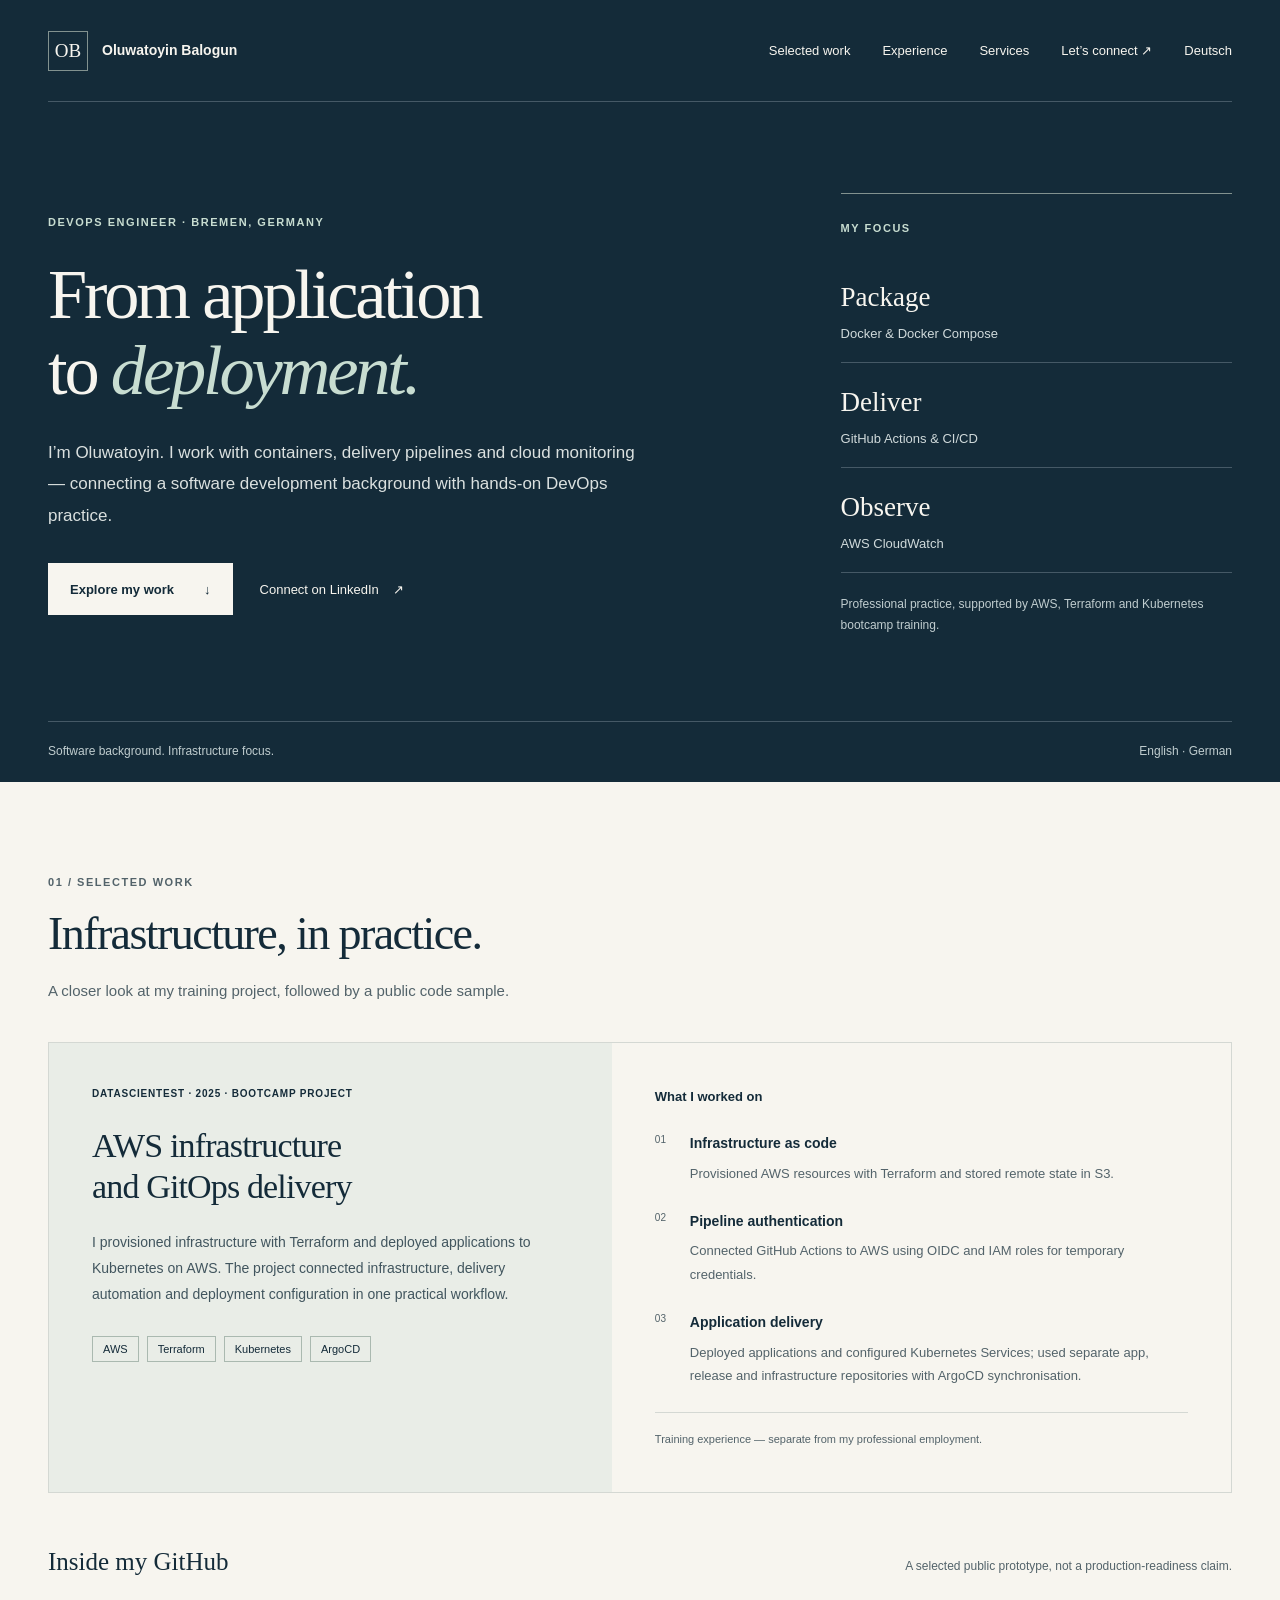
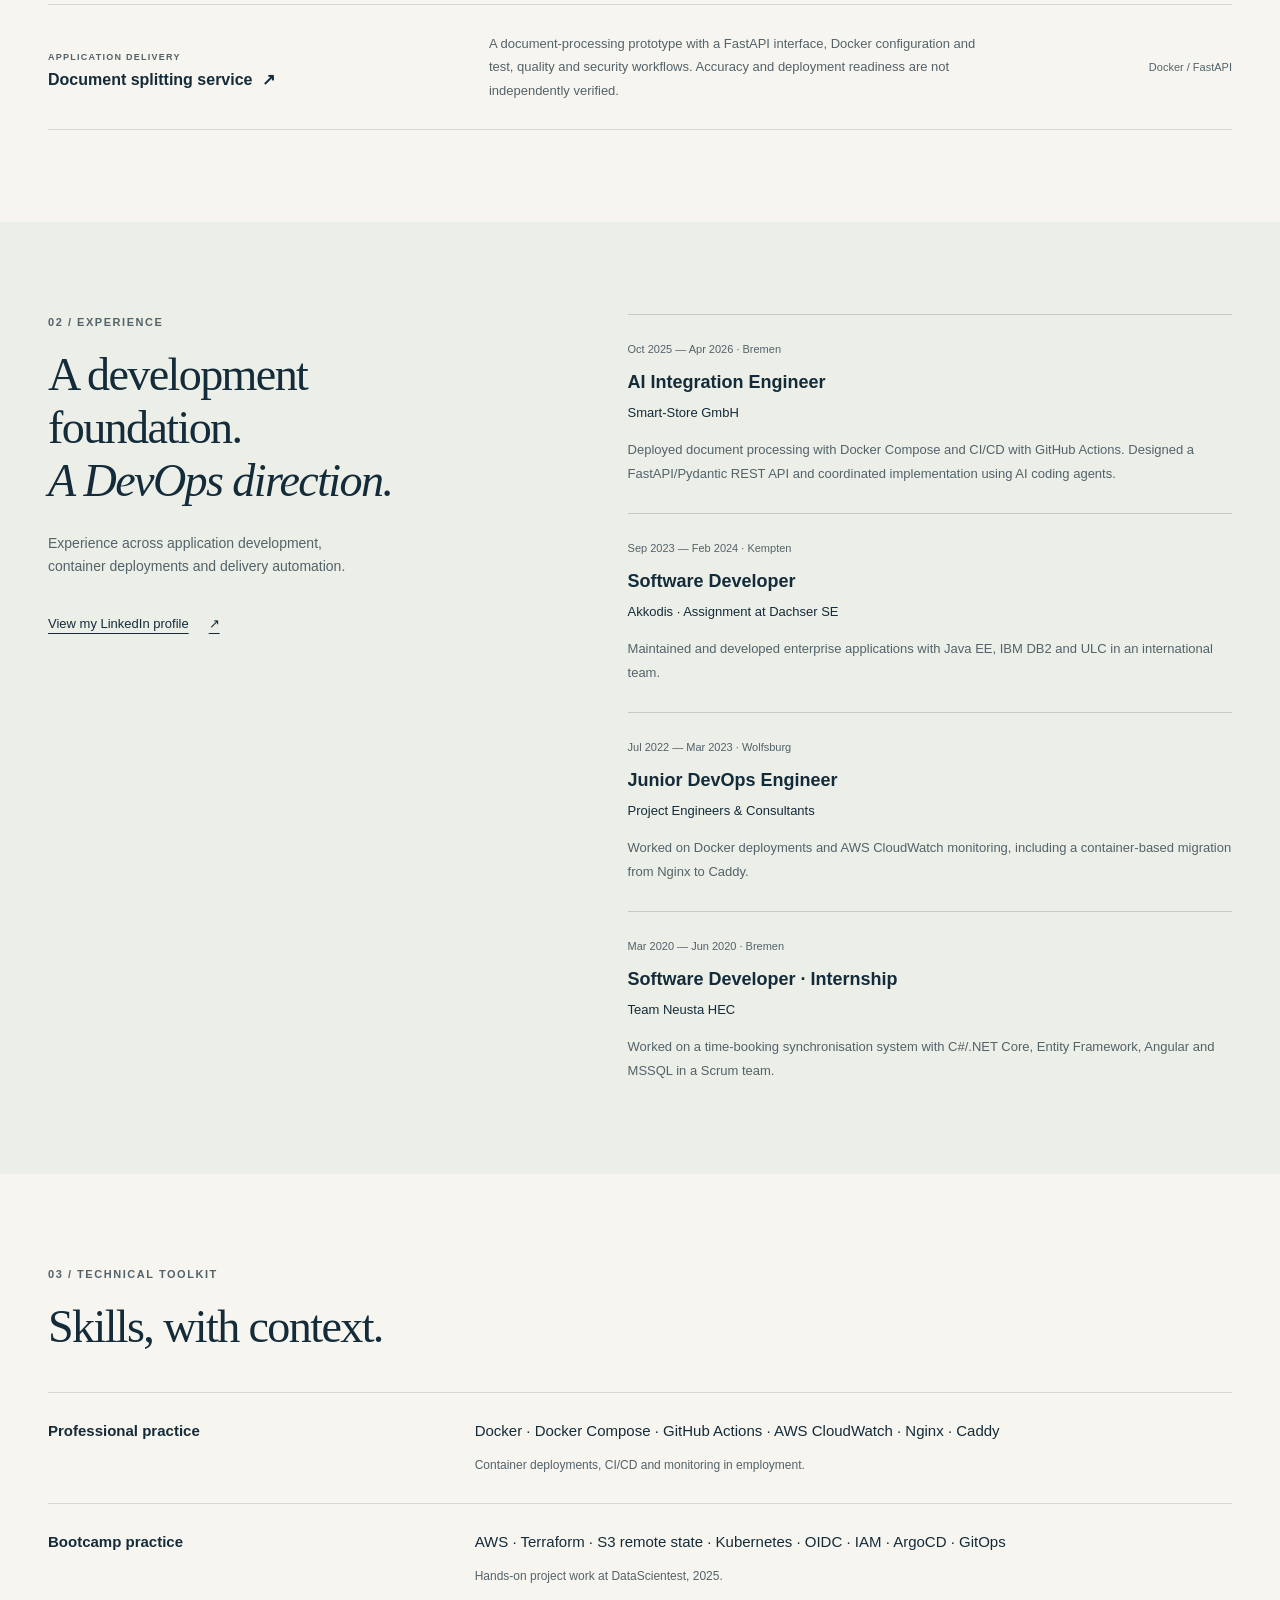
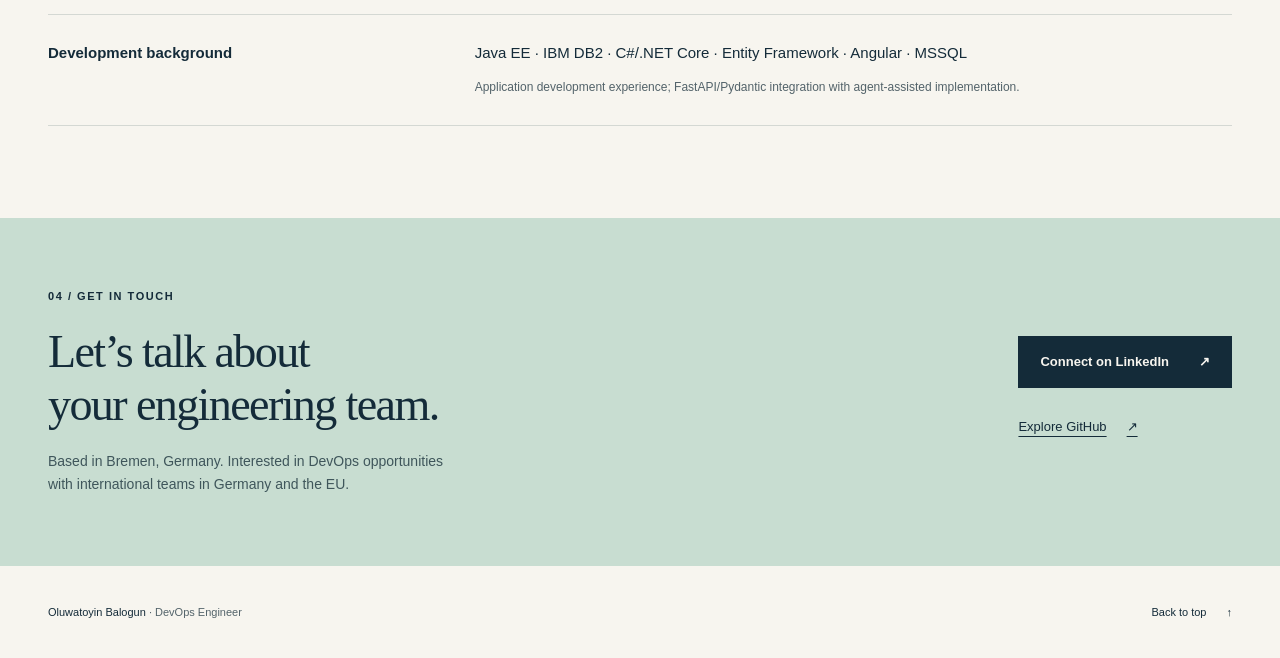
==== commit 883f0776: "feat: publish scoped release service pilot with tested demo and enquiry draft" ====
--- a/index.html
+++ b/index.html
@@ -18,7 +18,7 @@
   <div class="wrap header-inner">
     <a class="brand" href="#top" aria-label="Oluwatoyin Balogun, back to top"><span class="monogram" aria-hidden="true">OB</span><span>Oluwatoyin Balogun</span></a>
     <button class="menu-toggle" aria-expanded="false" aria-controls="navigation" hidden>Menu <span aria-hidden="true">+</span></button>
-    <nav id="navigation" aria-label="Main navigation"><a href="#work">Selected work</a><a href="#experience">Experience</a><a href="#contact">Let’s connect <span aria-hidden="true">↗</span></a><a href="de/" lang="de" hreflang="de" aria-label="Deutsch – deutsche Version">Deutsch</a></nav>
+    <nav id="navigation" aria-label="Main navigation"><a href="#work">Selected work</a><a href="#experience">Experience</a><a href="services/">Services</a><a href="#contact">Let’s connect <span aria-hidden="true">↗</span></a><a href="de/" lang="de" hreflang="de" aria-label="Deutsch – deutsche Version">Deutsch</a></nav>
   </div>
 </header>
 <main id="main">
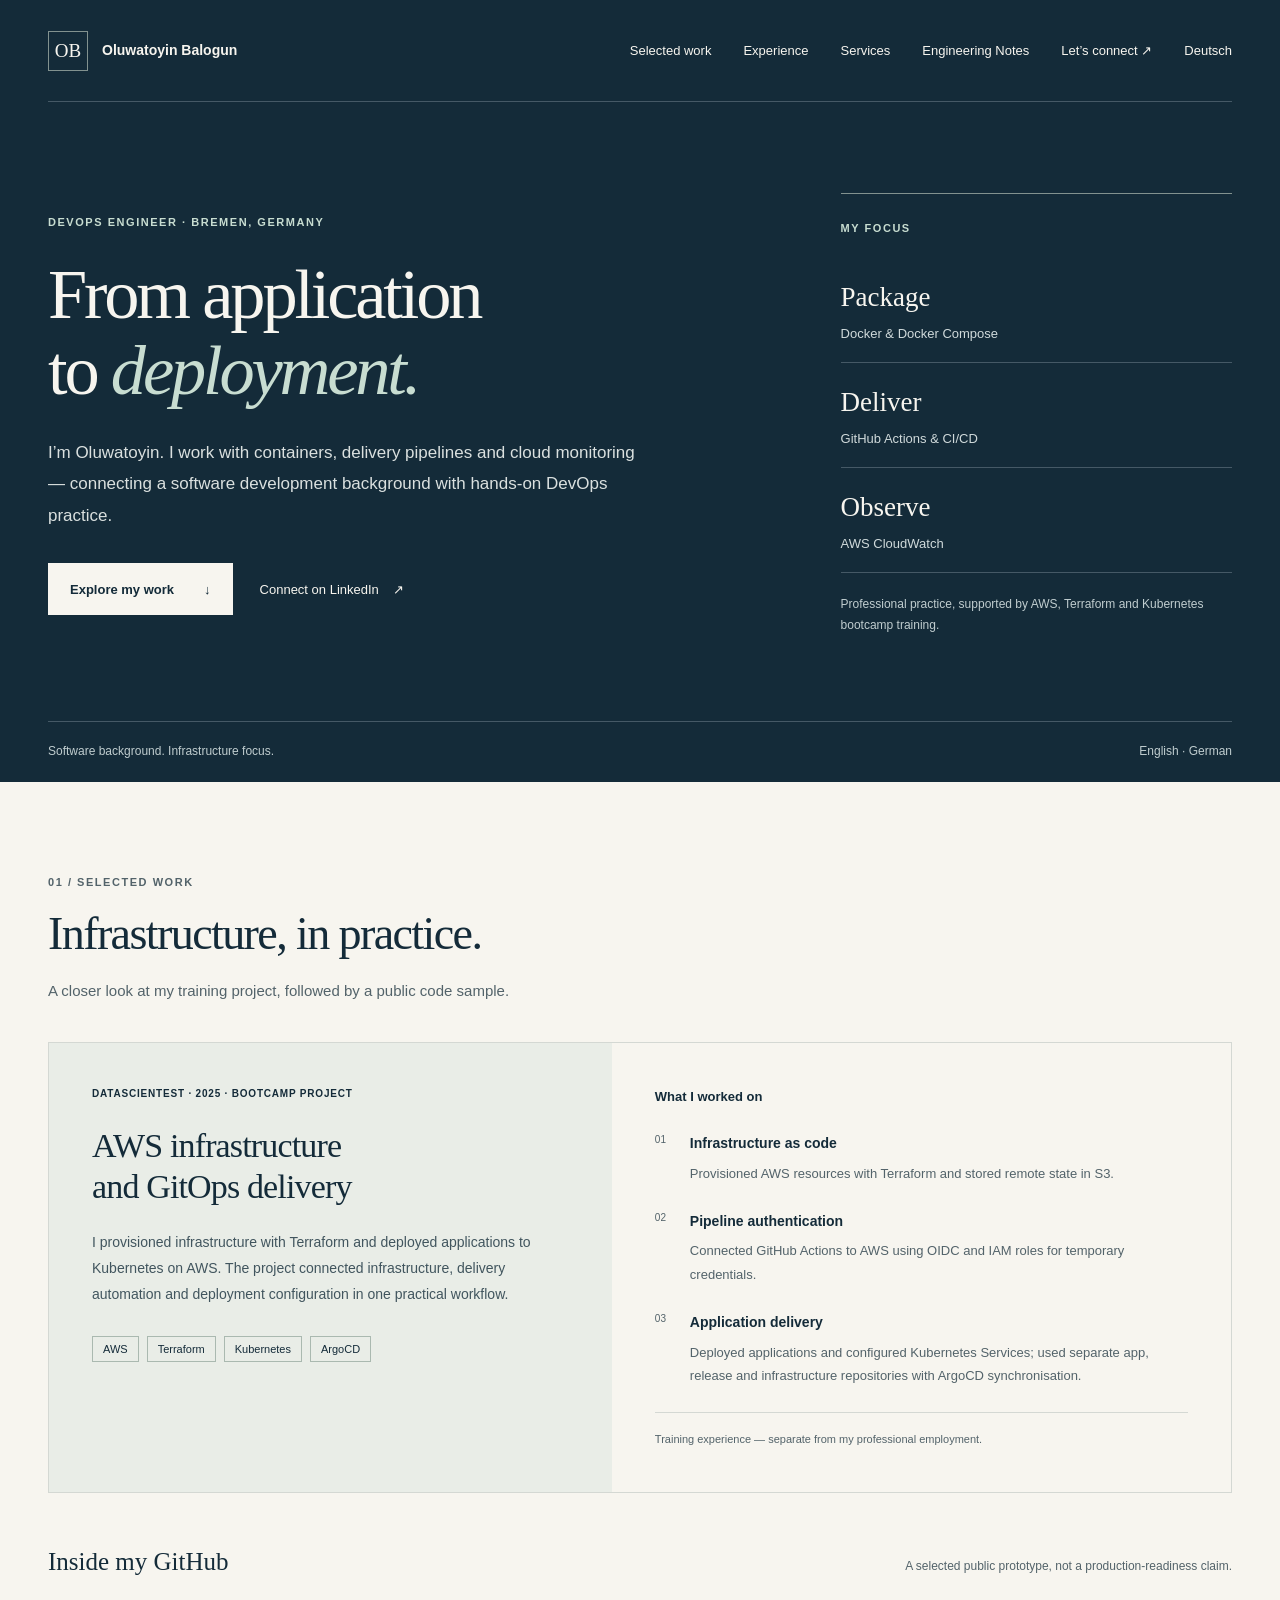
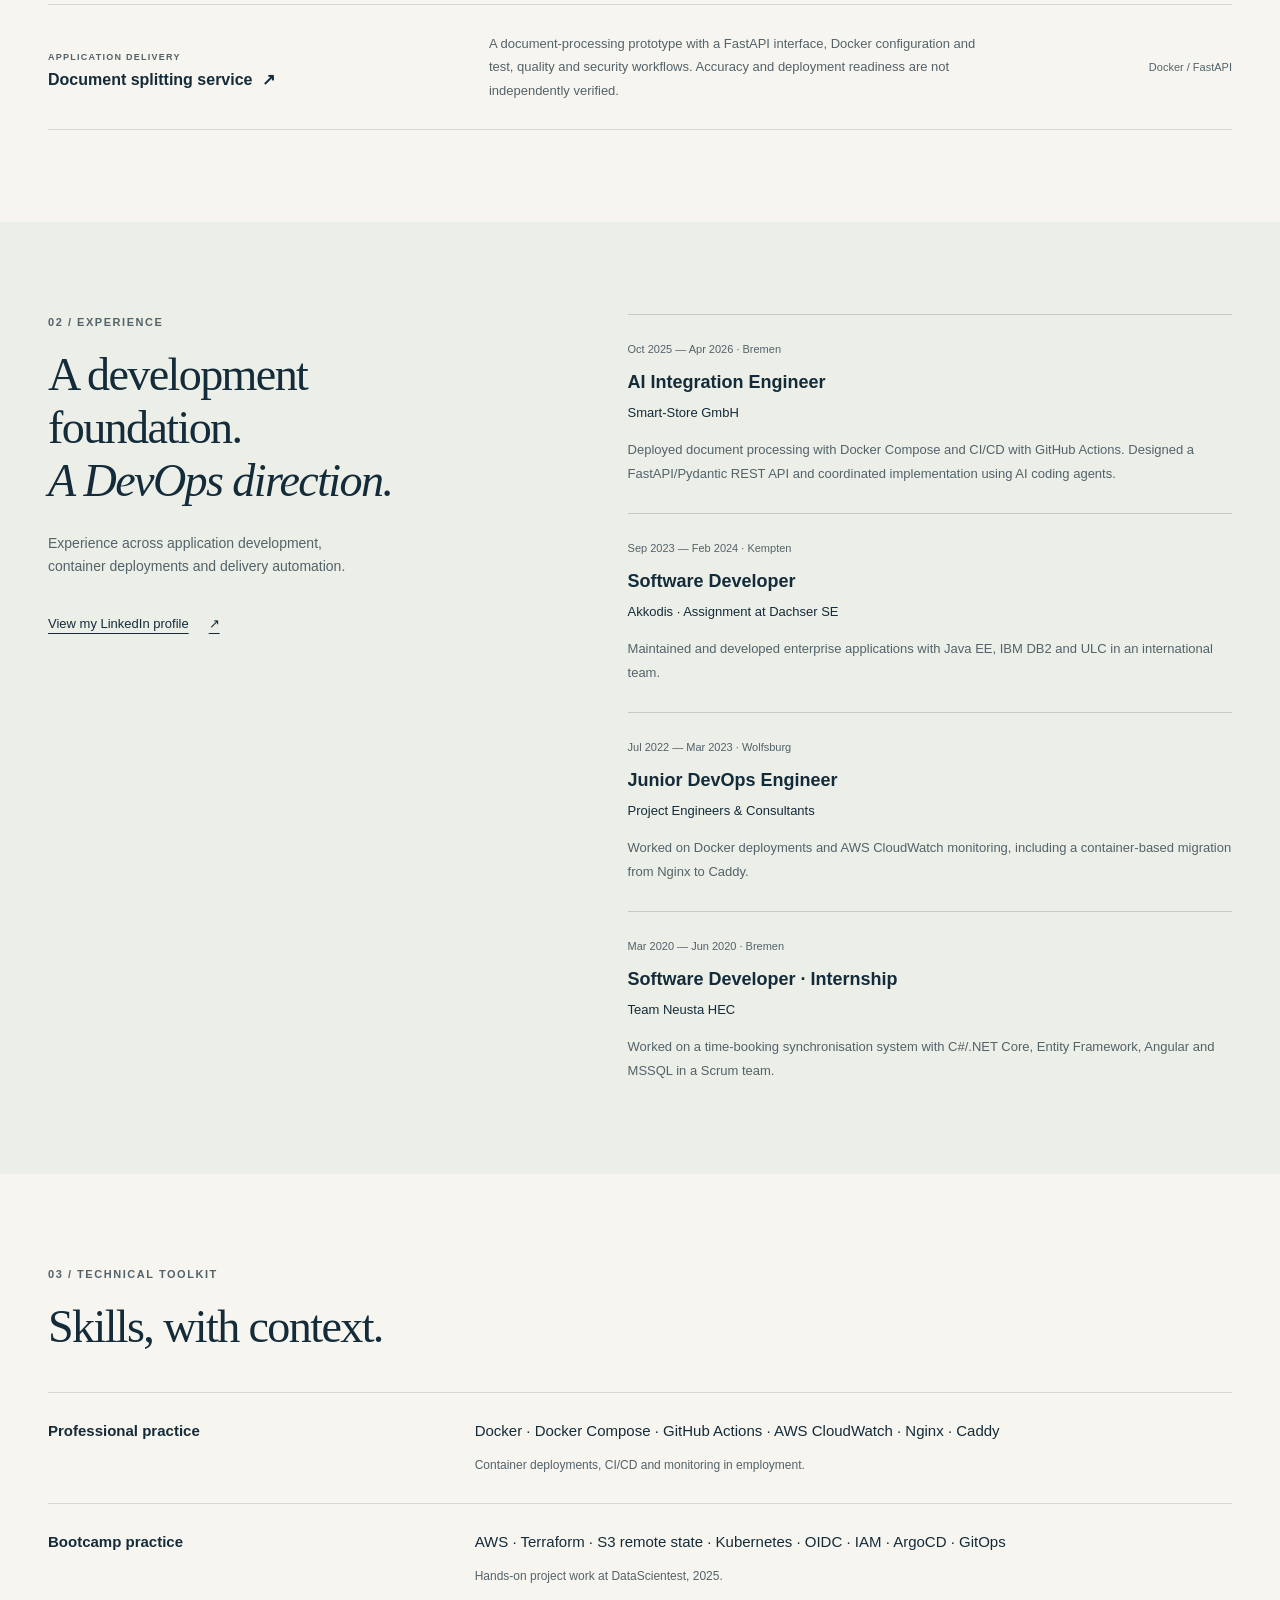
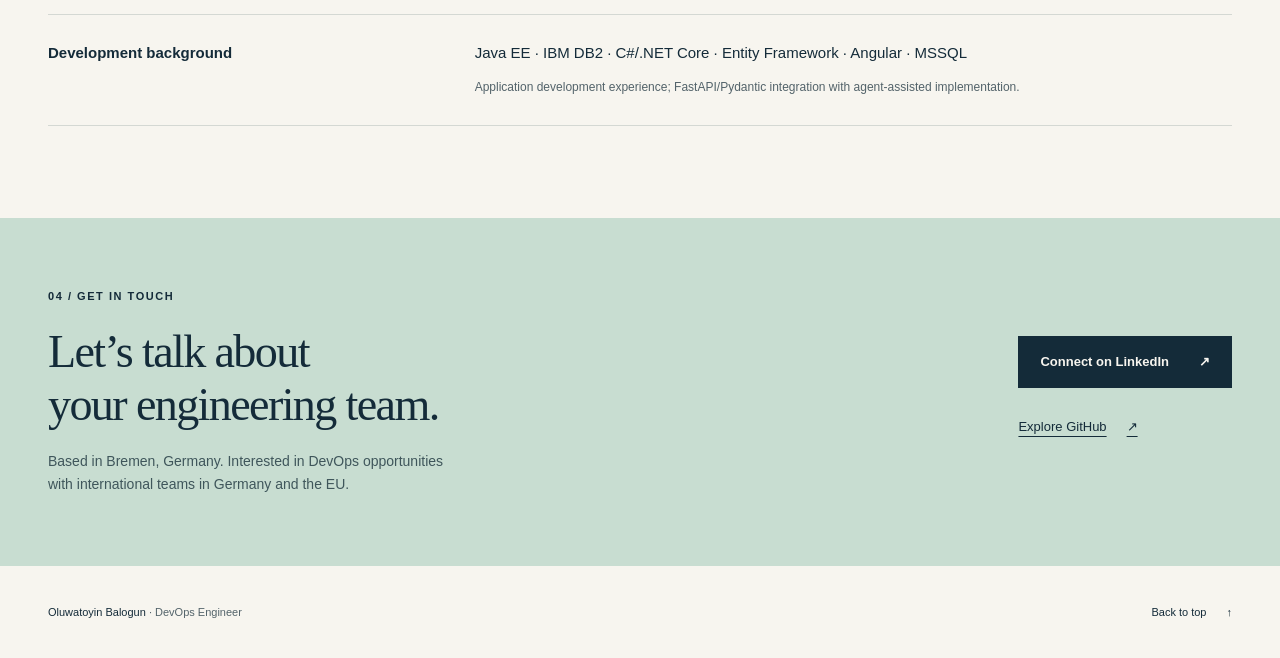
==== commit c2101ee6: "feat: add engineering notes and Terraform bootstrap walkthrough" ====
--- a/index.html
+++ b/index.html
@@ -18,7 +18,7 @@
   <div class="wrap header-inner">
     <a class="brand" href="#top" aria-label="Oluwatoyin Balogun, back to top"><span class="monogram" aria-hidden="true">OB</span><span>Oluwatoyin Balogun</span></a>
     <button class="menu-toggle" aria-expanded="false" aria-controls="navigation" hidden>Menu <span aria-hidden="true">+</span></button>
-    <nav id="navigation" aria-label="Main navigation"><a href="#work">Selected work</a><a href="#experience">Experience</a><a href="services/">Services</a><a href="#contact">Let’s connect <span aria-hidden="true">↗</span></a><a href="de/" lang="de" hreflang="de" aria-label="Deutsch – deutsche Version">Deutsch</a></nav>
+    <nav id="navigation" aria-label="Main navigation"><a href="#work">Selected work</a><a href="#experience">Experience</a><a href="services/">Services</a><a href="blog/">Engineering Notes</a><a href="#contact">Let’s connect <span aria-hidden="true">↗</span></a><a href="de/" lang="de" hreflang="de" aria-label="Deutsch – deutsche Version">Deutsch</a></nav>
   </div>
 </header>
 <main id="main">
